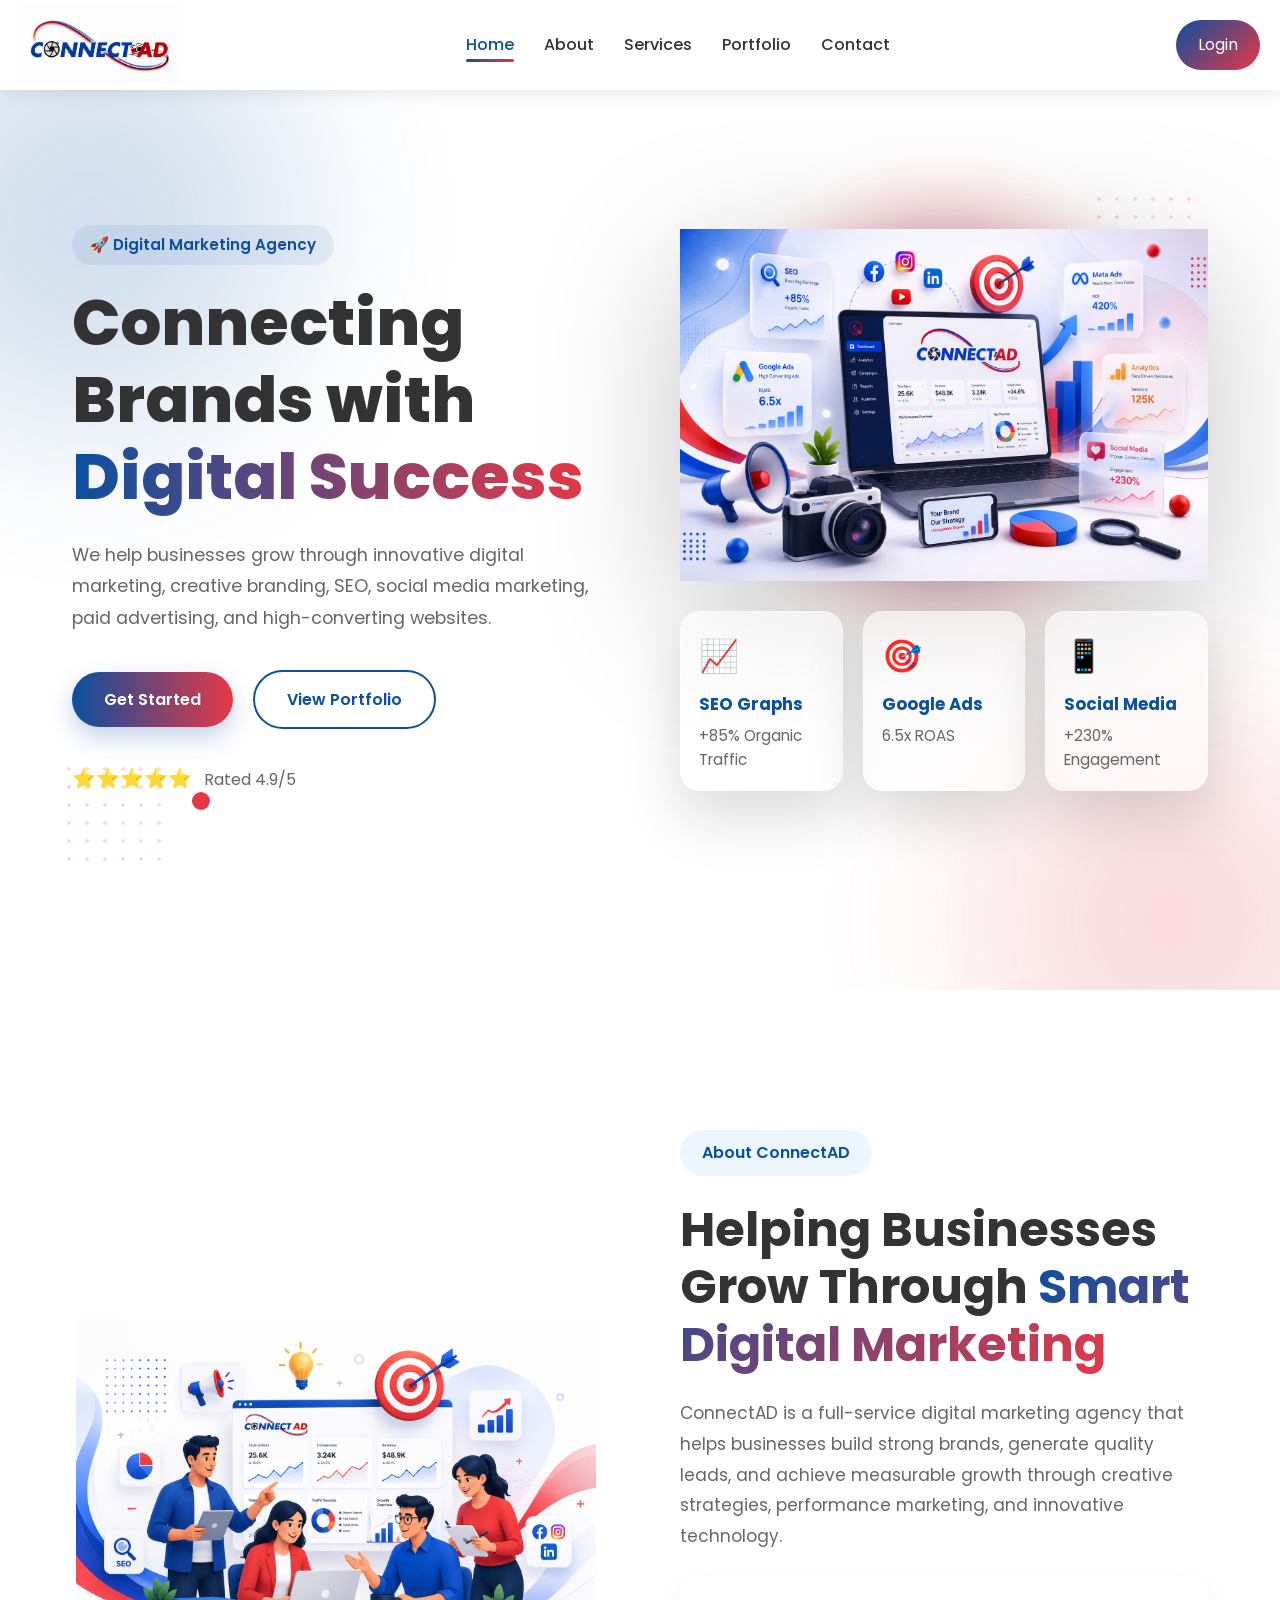
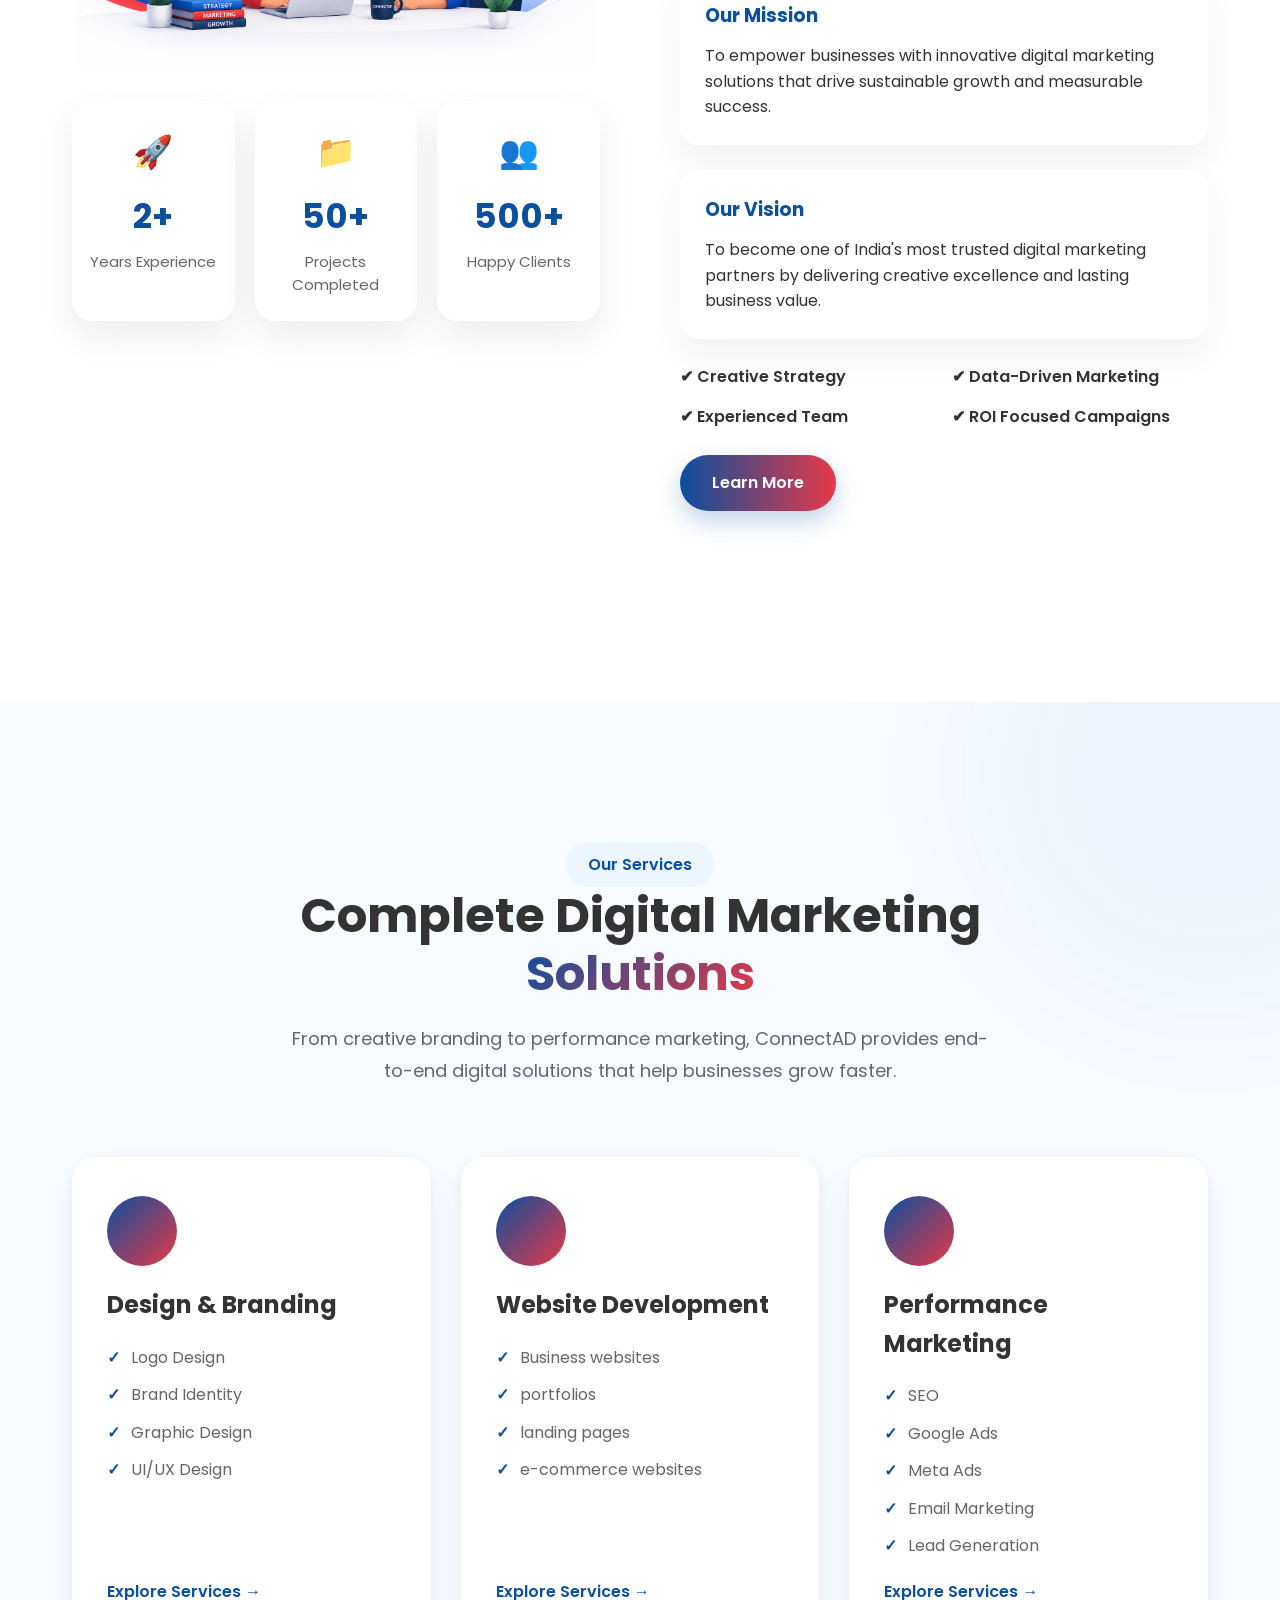
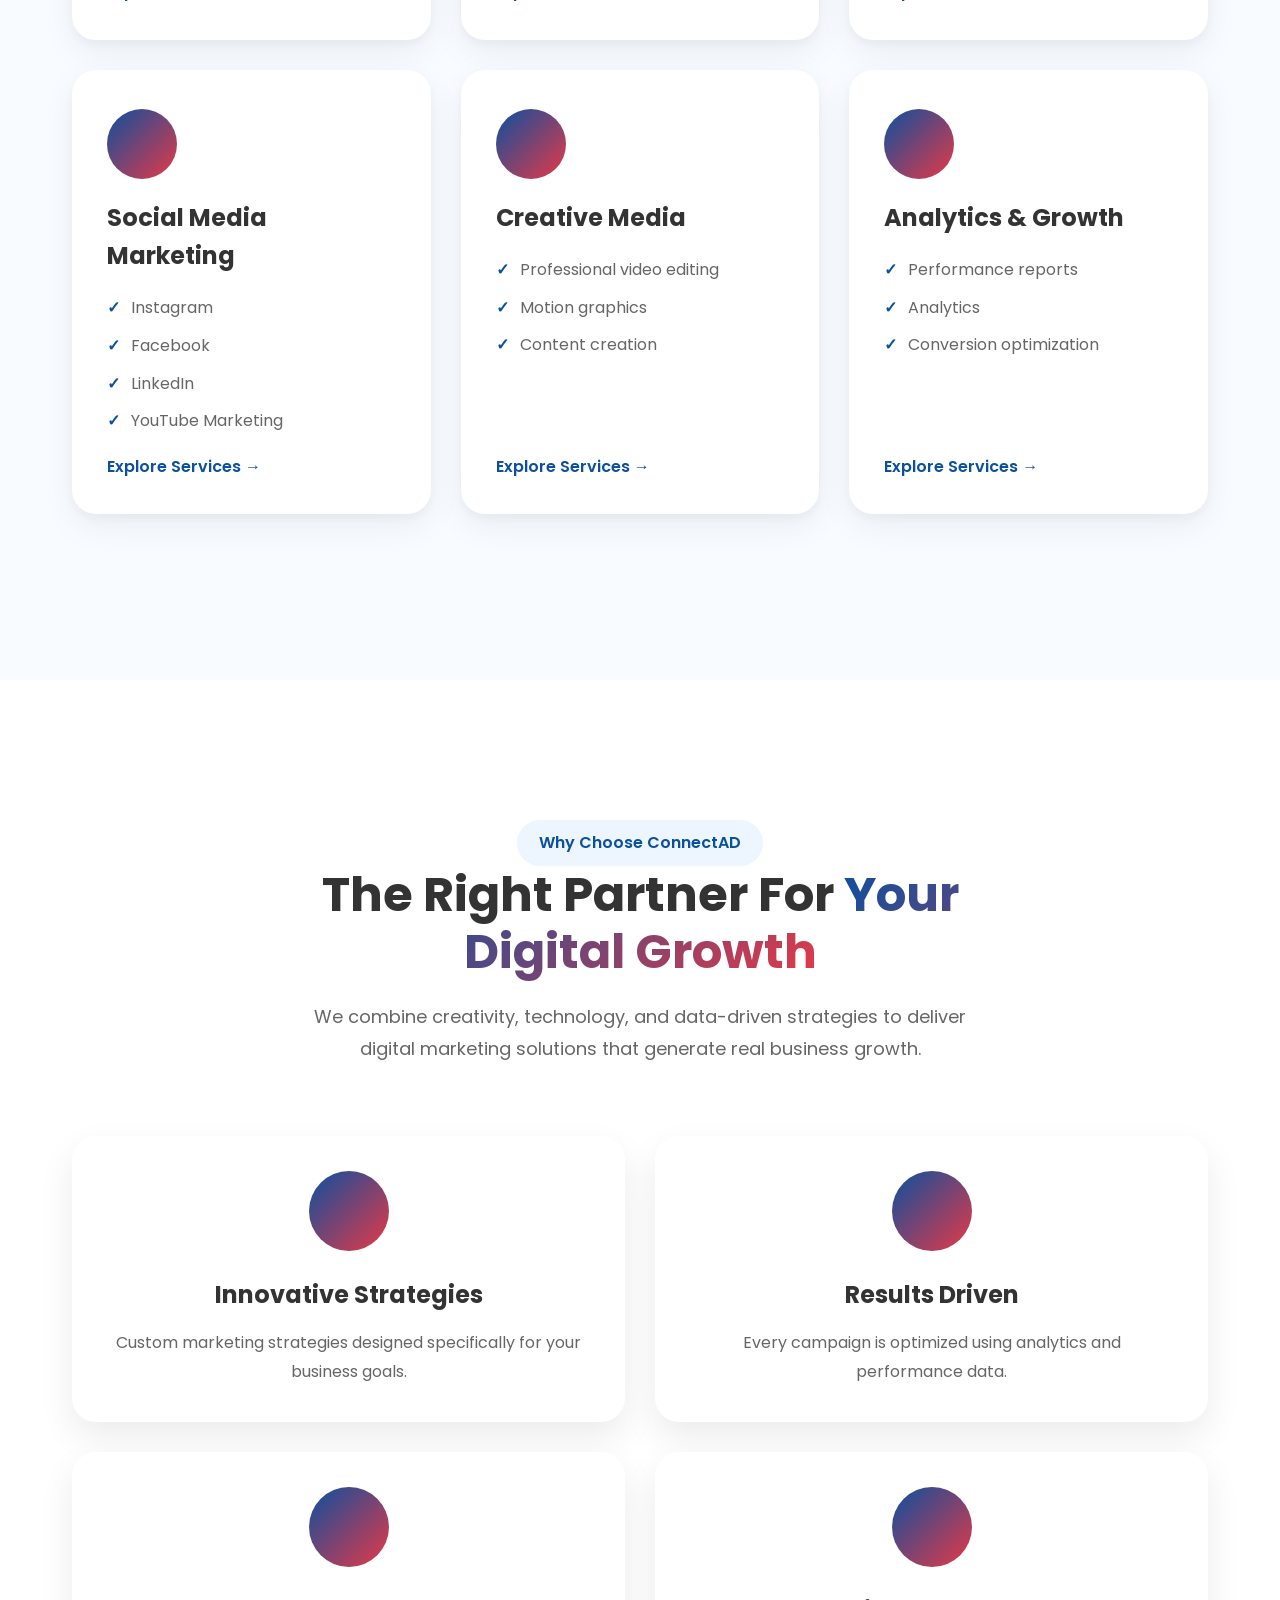
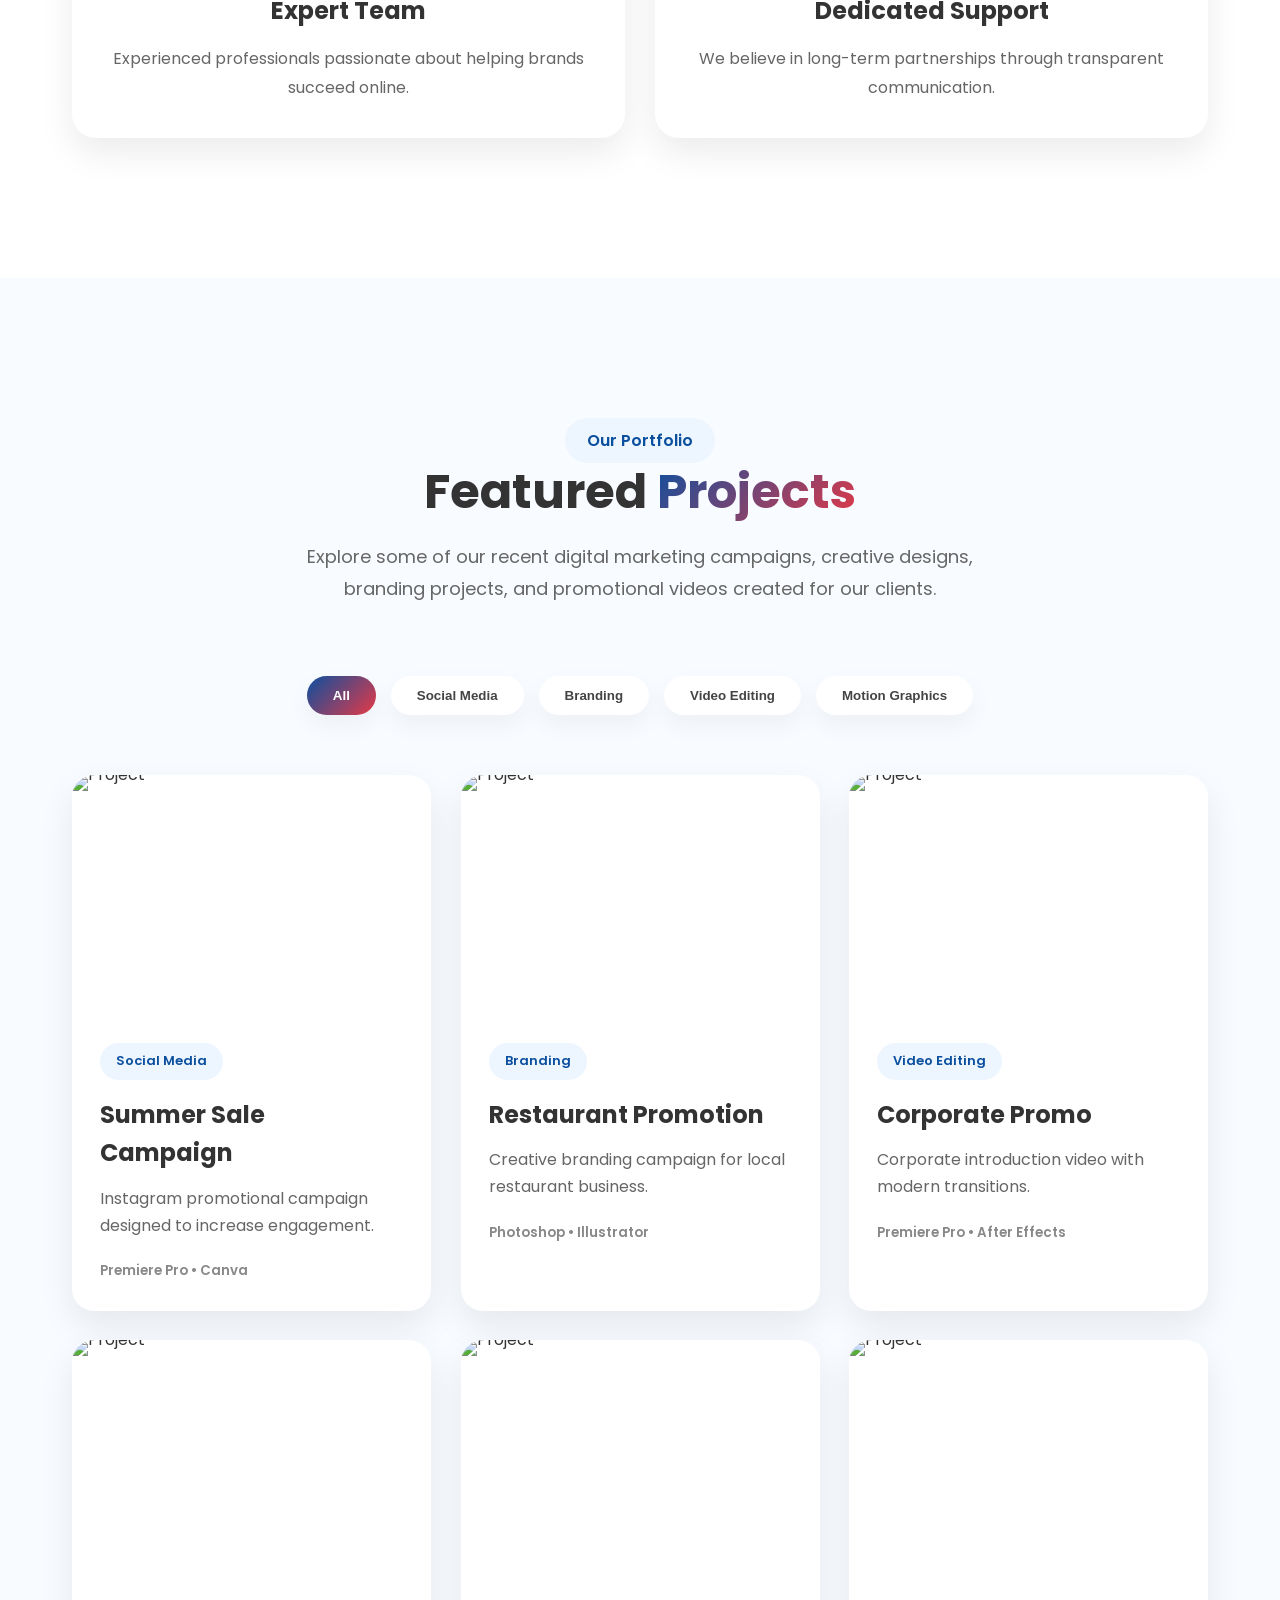
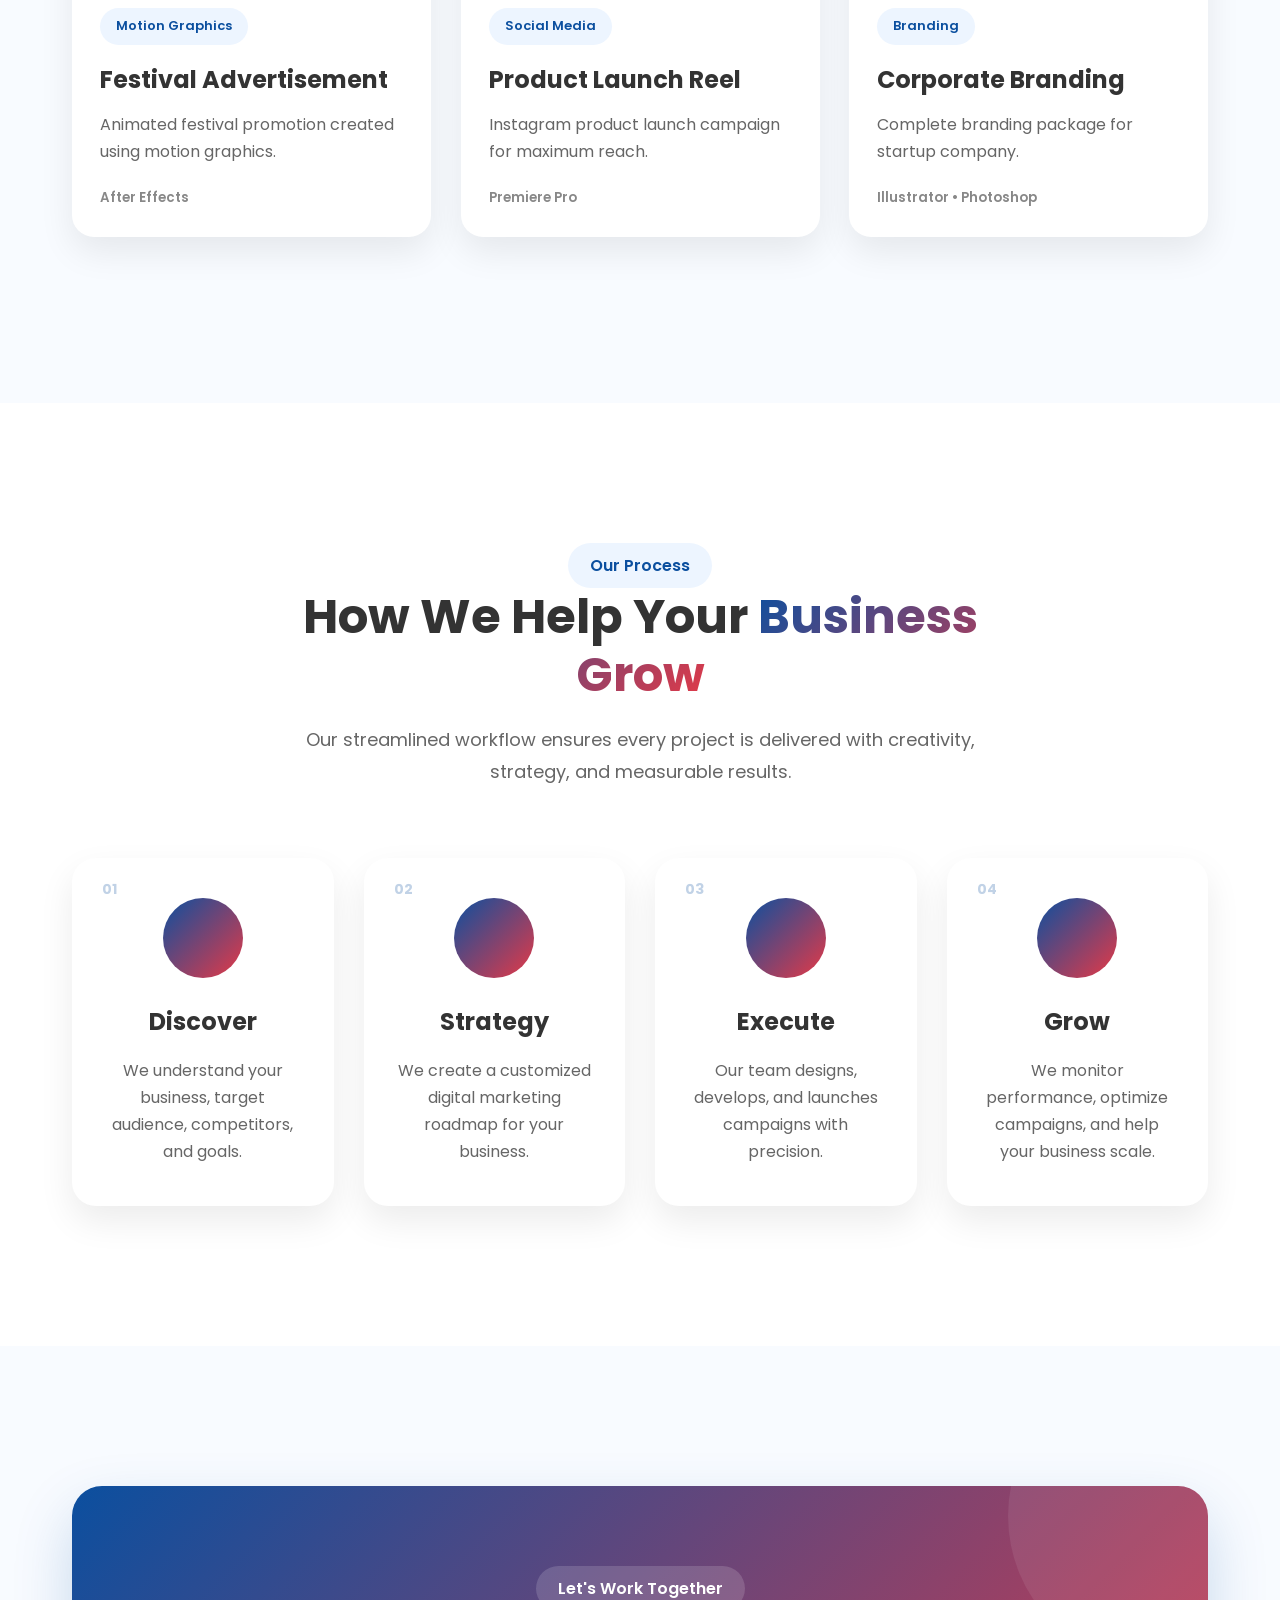
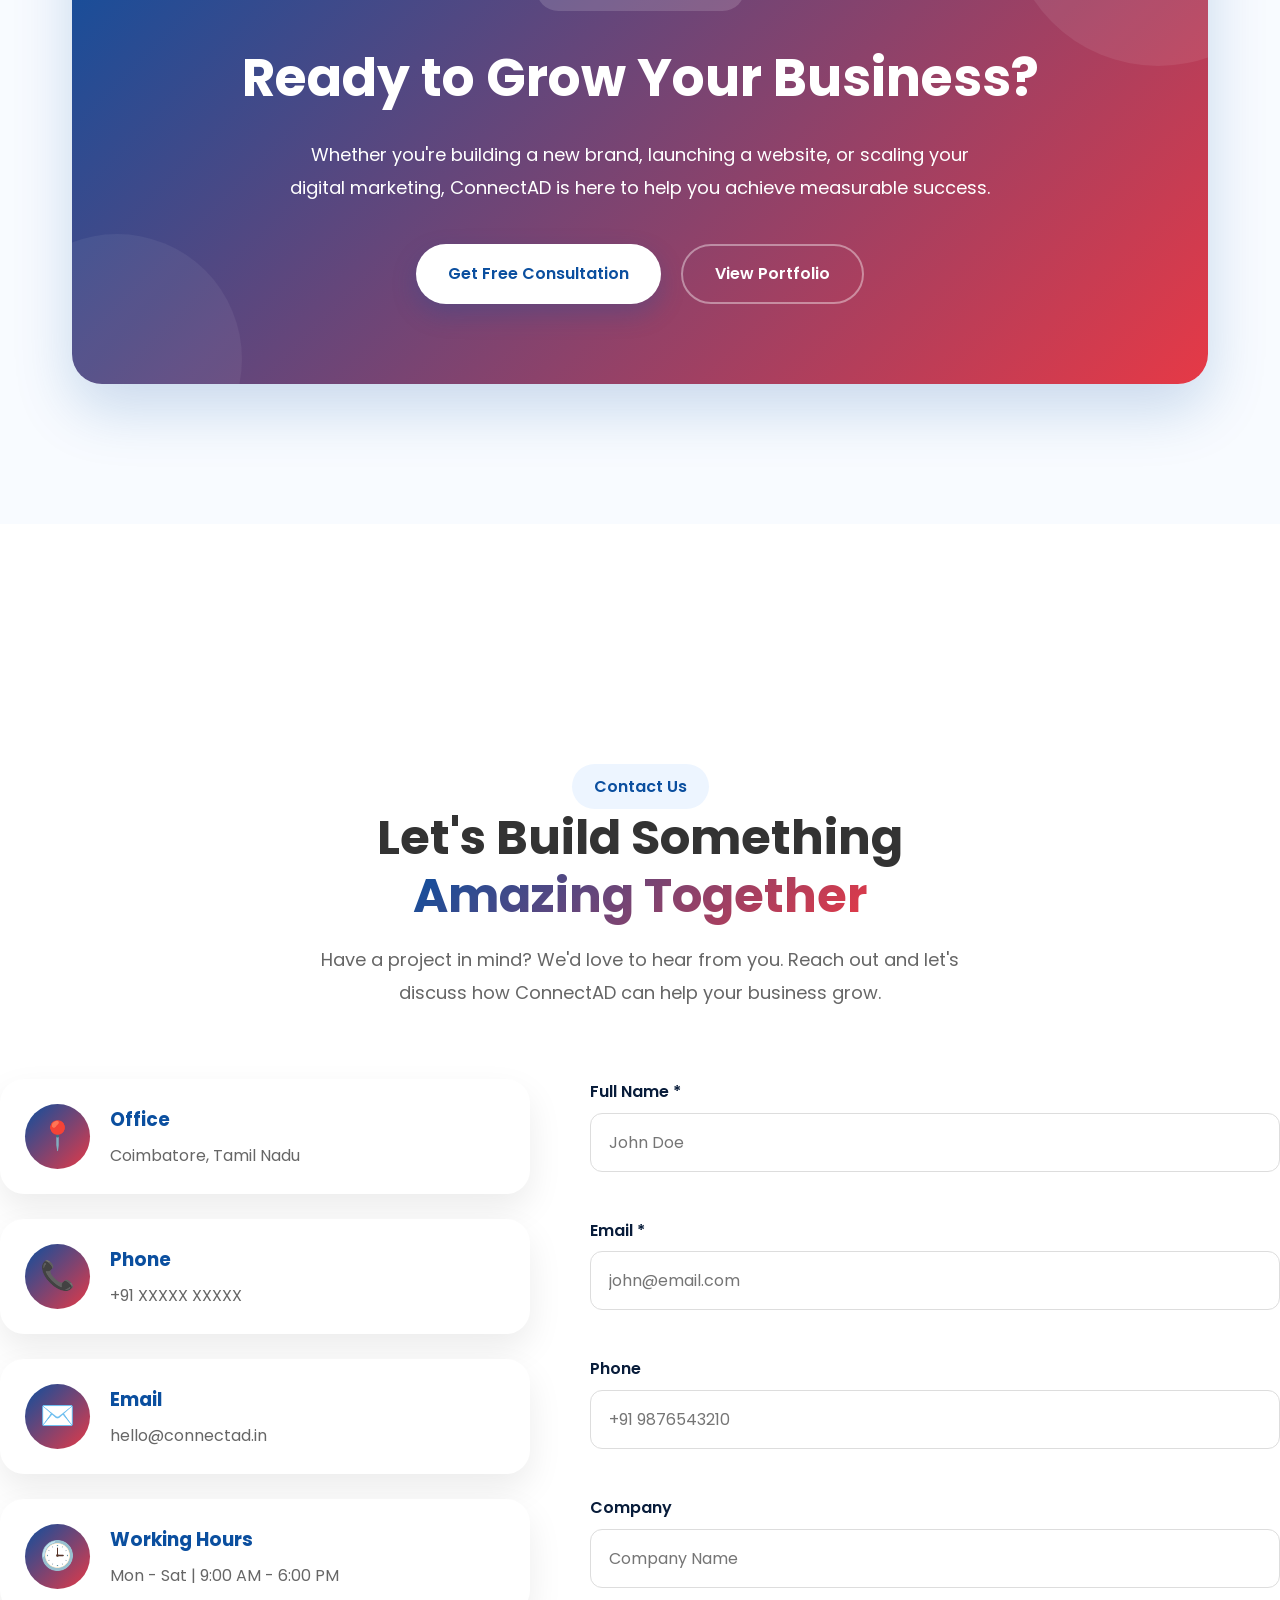
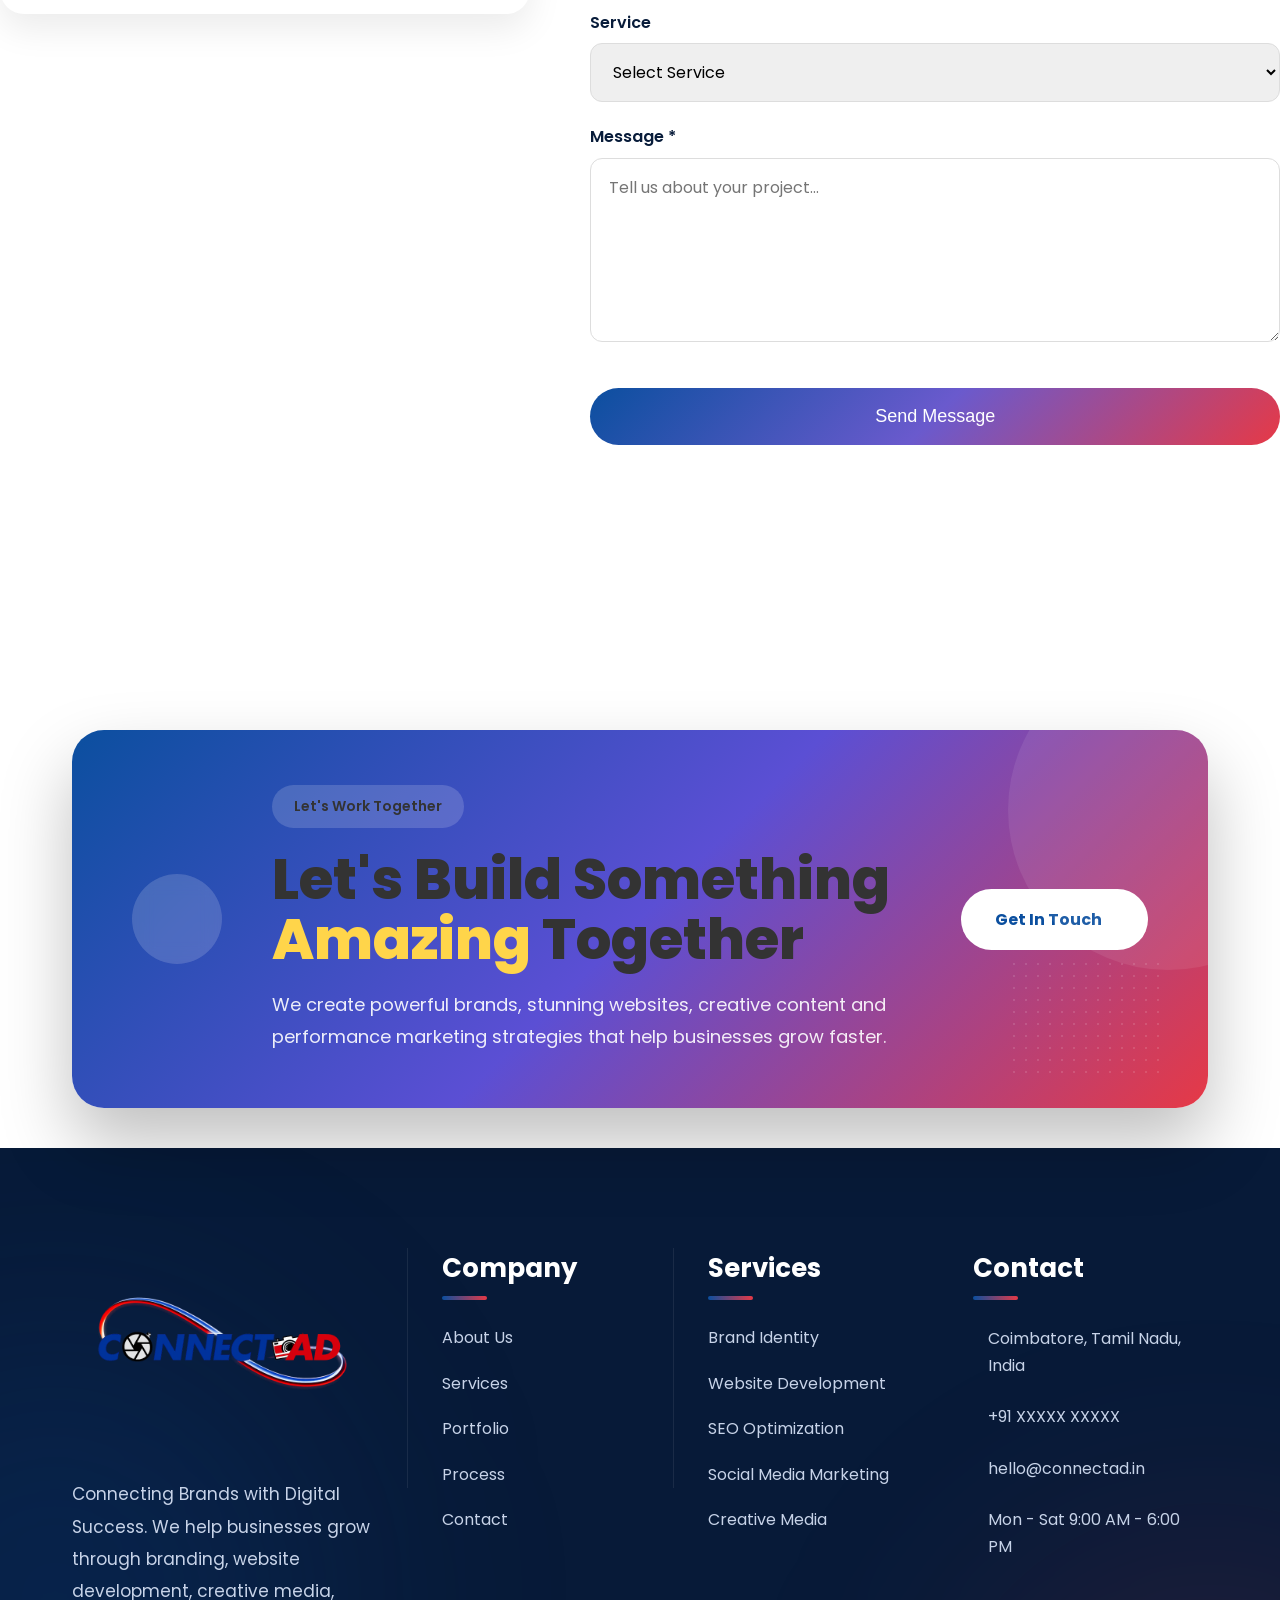
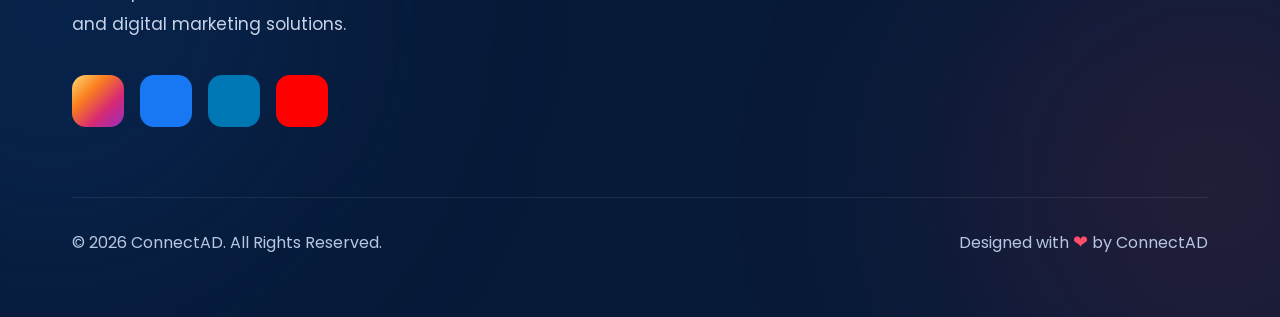
==== index.html @ ad7650b5 "Initial ConnectAD frontend" ====
<!DOCTYPE html>
<html lang="en">
<head>
    <meta charset="UTF-8">
    <meta name="viewport" content="width=device-width, initial-scale=1.0">

    <!-- Webister title-->
    <title>ConnectAD | Digital Marketing Agency | Website Development | SEO | Branding</title>

    <meta name="description" content="ConnectAD is a full-service digital marketing agency providing website development, branding, SEO, social media marketing, creative media, and performance marketing solutions.">

    <meta name="keywords" content="Digital Marketing, SEO, Website Development, Branding, Social Media Marketing, ConnectAD, Coimbatore">

    <meta name="author" content="ConnectAD">

    <meta name="theme-color" content="#0B4F9F">

    <!-- CSS Files-->
     <link rel="stylesheet" href="css/variables.css">
     <link rel="stylesheet" href="css/style.css">
     <link rel="stylesheet" href="css/animation.css">
     <link rel="stylesheet" href="css/responsive.css">
     <link rel="stylesheet" href="css/cta.css">
     <link rel="stylesheet" href="css/contact.css">
     <link rel="stylesheet" href="css/footer.css">

     <link rel="icon" type="image/png" href="images/logos/logo-navbar.png">


    <script src="https://unpkg.com/lucide@latest"></script>

</head>
<body>


    <!-- =========================================
            PRELOADER
    ========================================= -->

    <div id="preloader">

        <div class="loader-content">

            <img src="images/logos/footer.png"
                alt="ConnectAD Logo"
                class="loader-logo">

            <div class="loader-spinner"></div>

            <p>Loading...</p>

        </div>

    </div>


    <header class="header">

        <div class="nav-container">

            <nav class="navbar">
                
                <!--Company Logo-->
                <a href="index.html" class="logo">
                    <img src="images/logos/logo-navbar.png" alt="ConnectAD">
                </a>
    
                <!--Navigation Links-->
                <ul class="nav-menu">
    
                    <li class="nav-item">
                        <a href="#hero" class="nav-link active">Home</a>
                    </li>
    
                    <li class="nav-item">
                        <a href="#about" class="nav-link">About</a>
                    </li>
    
                    <li class="nav-item">
                        <a href="#services" class="nav-link">Services</a>
                    </li>
    
                    <li class="nav-item">
                        <a href="#portfolio" class="nav-link">Portfolio</a>
                    </li>
    
                    <li class="nav-item">
                        <a href="#contact" class="nav-link">Contact</a>
                    </li>
    
                </ul>
    
                <!-- Login Button-->
                 <a href="login.html" class="login-btn">Login</a>
    
                 <!--Mobile Menu Button-->
                 <button class="menu-toggle" aria-label="Open Navigation Menu">☰</button>
                 
            </nav>
        </div>

    </header>

    <!--                             Hero Section                      -->


     <section id="hero" class="hero">

        <!-- Hero Background Decorations -->
        <div class="hero-bg">
            <div class="blob blob-blue"></div>
            <div class="blob blob-red"></div>

            <div class="dot-pattern dots-left"></div>
            <div class="dot-pattern dots-right"></div>

            <div class="floating-circle circle-one"></div>
            <div class="floating-circle circle-two"></div>
        </div>

        <div class="container hero-container">
            <!--left-->
            <div class="hero-content">
                <span class="hero-badge">
                    🚀 Digital Marketing Agency
                </span>

                <h1 class="hero-title">
                Connecting Brands with
                <span>Digital Success</span>
                </h1>

                <p class="hero-description">
                We help businesses grow through innovative digital marketing,
                creative branding, SEO, social media marketing, paid advertising,
                and high-converting websites.
                </p>

                <div class="hero-buttons">
                    <a href="contact.html" class="btn btn-primary">
                        Get Started
                    </a>

                    <a href="portfolio.html" class="btn btn-secondary">
                        View Portfolio
                    </a>
                </div>

                <div class="hero-rating">
                    <span>⭐⭐⭐⭐⭐</span>

                    <p>
                         Rated 4.9/5
                    </p>
                </div>
            </div>

            <!--Right-->
            <div class="hero-visual">

                <div class="hero-image">
                    <img src="images/hero/hero-illustration.png" alt="Digital Marketing Illustration">
    
                </div>
    
                <div class="hero-stats">
    
                    <div class="floating-card">
                        <div class="card-icon">📈</div>
        
                        <h4>SEO Graphs</h4>
        
                        <p>+85% Organic Traffic</p>
                    </div>
        
                    <div class="floating-card">
                        <div class="card-icon">🎯</div>
        
                        <h4>Google Ads</h4>
        
                        <p>6.5x ROAS</p>
                    </div>
        
                    <div class="floating-card">
                        <div class="card-icon">📱</div>
        
                        <h4>Social Media</h4>
        
                        <p>+230% Engagement</p>
                    </div>
    
                </div>
            </div>

        </div>

     </section> 



    <!-- ===================== ABOUT SECTION ===================== -->

    <section class="about" id="about">

        <div class="container about-container">

            <!-- Left Side -->

            <div class="about-left">

                <div class="about-image">
                    <img src="images/about/about-illustration.png"
                        alt="About ConnectAD">
                </div>

                <div class="about-stats">

                    <div class="stat-card">
                        <div class="stat-icon">🚀</div>
                        <h3>2+</h3>
                        <p>Years Experience</p>
                    </div>

                    <div class="stat-card">
                        <div class="stat-icon">📁</div>
                        <h3>50+</h3>
                        <p>Projects Completed</p>
                    </div>

                    <div class="stat-card">
                        <div class="stat-icon">👥</div>
                        <h3>500+</h3>
                        <p>Happy Clients</p>
                    </div>

                </div>

            </div>


            <!-- Right Side -->

            <div class="about-content">

                <span class="section-badge">
                    About ConnectAD
                </span>

                <h2 class="section-title">
                    Helping Businesses Grow Through
                    <span>Smart Digital Marketing</span>
                </h2>

                <p class="about-description">
                    ConnectAD is a full-service digital marketing agency that helps
                    businesses build strong brands, generate quality leads,
                    and achieve measurable growth through creative strategies,
                    performance marketing, and innovative technology.
                </p>

                <div class="about-card">

                    <h3>Our Mission</h3>

                    <p>
                        To empower businesses with innovative digital marketing
                        solutions that drive sustainable growth and measurable
                        success.
                    </p>

                </div>

                <div class="about-card">

                    <h3>Our Vision</h3>

                    <p>
                        To become one of India's most trusted digital marketing
                        partners by delivering creative excellence and lasting
                        business value.
                    </p>

                </div>

                <ul class="about-features">

                    <li>✔ Creative Strategy</li>
                    <li>✔ Data-Driven Marketing</li>
                    <li>✔ Experienced Team</li>
                    <li>✔ ROI Focused Campaigns</li>

                </ul>

                <a href="#services" class="btn btn-primary">
                    Learn More
                </a>

            </div>

        </div>

        <div class="about-image reveal reveal-left">
           
            ...

        </div>

        <div class="about-content reveal reveal-right">

            ...

        </div>

    </section>


    <!-- ===================== SERVICES SECTION ======================  -->



    <section class="services" id="services">

        <div class="container">

            <!-- Section Header -->

            <div class="section-header">

                <span class="section-badge">
                    Our Services
                </span>

                <h2 class="section-title">
                    Complete Digital Marketing
                    <span>Solutions</span>
                </h2>

                <p class="section-description">
                    From creative branding to performance marketing,
                    ConnectAD provides end-to-end digital solutions
                    that help businesses grow faster.
                </p>

            </div>

            <!-- Services Grid -->

            <div class="services-grid">

                <!-- Card 1 -->

                <div class="service-card">

                    <div class="service-icon">
                        <i data-lucide="palette"></i>
                    </div>

                    <h3>Design & Branding</h3>

                    <ul class="service-list">
                        <li>Logo Design</li>
                        <li>Brand Identity</li>
                        <li>Graphic Design</li>
                        <li>UI/UX Design</li>
                    </ul>

                    <a href="services.html" class="service-link">
                        Explore Services →
                    </a>

                </div>

                <!-- Card 2 -->

                <div class="service-card">

                    <div class="service-icon">
                        <i data-lucide="monitor"></i>
                    </div>

                    <h3>Website Development</h3>

                    <ul class="service-list">
                        <li>Business websites</li>
                        <li>portfolios</li>
                        <li>landing pages</li>
                        <li>e-commerce websites</li>
                    </ul>

                    <a href="services.html" class="service-link">
                        Explore Services →
                    </a>

                </div>

                <!-- Card 3 -->

                <div class="service-card">

                    <div class="service-icon">
                        <i data-lucide="trending-up"></i>
                    </div>

                    <h3>Performance Marketing</h3>

                    <ul class="service-list">
                        <li>SEO</li>
                        <li>Google Ads</li>
                        <li>Meta Ads</li>
                        <li>Email Marketing</li>
                        <li>Lead Generation</li>
                    </ul>

                    <a href="services.html" class="service-link">
                        Explore Services →
                    </a>

                </div>

                <!-- Card 4 -->

                <div class="service-card">

                    <div class="service-icon">
                        <i data-lucide="share-2"></i>
                    </div>

                    <h3>Social Media Marketing</h3>

                    <ul class="service-list">
                        <li>Instagram</li>
                        <li>Facebook</li>
                        <li>LinkedIn</li>
                        <li>YouTube Marketing</li>
                    </ul>

                    <a href="services.html" class="service-link">
                        Explore Services →
                    </a>

                </div>

                <!-- Card 5 -->

                <div class="service-card">

                    <div class="service-icon">
                        <i data-lucide="clapperboard"></i>
                    </div>

                    <h3>Creative Media</h3>

                    <ul class="service-list">
                        <li>Professional video editing</li>
                        <li>Motion graphics</li>
                        <li>Content creation</li>
                    </ul>

                    <a href="services.html" class="service-link">
                        Explore Services →
                    </a>

                </div>

                <!-- Card 6 -->

                <div class="service-card">

                    <div class="service-icon">
                        <i data-lucide="bar-chart-3"></i>
                    </div>

                    <h3>Analytics & Growth</h3>

                    <ul class="service-list">
                        <li>Performance reports</li>
                        <li>Analytics</li>
                        <li>Conversion optimization</li>
                    </ul>

                    <a href="services.html" class="service-link">
                        Explore Services →
                    </a>

                </div>
            </div>
        </div>

        <div class="services-grid reveal reveal-up">

        ...

        </div>

    </section>

    <!-- ====================== WHY CHOOSE US ========================-->

    <section class="why-us" id="why-us">
        <div class="container">
            <div class="section-header">
                <span class="section-badge">
                    Why Choose ConnectAD
                </span>

                <h2 class="section-title">
                    The Right Partner For
                    <span>Your Digital Growth</span>
                </h2>

                <p class="section-description">
                    We combine creativity, technology, and
                    data-driven strategies to deliver digital
                    marketing solutions that generate real business
                    growth.
                </p>
            </div>

            <div class="why-grid">

                <!-- Card 1 -->

                <div class="why-card">

                    <div class="why-icon">
                        <i data-lucide="rocket"></i>
                    </div>

                    <h3>Innovative Strategies</h3>

                    <p>
                        Custom marketing strategies designed
                        specifically for your business goals.
                    </p>

                </div>

                <!-- Card 2 -->

                <div class="why-card">

                    <div class="why-icon">
                        <i data-lucide="trending-up"></i>
                    </div>

                    <h3>Results Driven</h3>

                    <p>
                        Every campaign is optimized using
                        analytics and performance data.
                    </p>

                </div>

                <!-- Card 3 -->

                <div class="why-card">

                    <div class="why-icon">
                        <i data-lucide="users"></i>
                    </div>

                    <h3>Expert Team</h3>

                    <p>
                        Experienced professionals passionate
                        about helping brands succeed online.
                    </p>

                </div>

                <!-- Card 4 -->

                <div class="why-card">

                    <div class="why-icon">
                        <i data-lucide="handshake"></i>
                    </div>

                    <h3>Dedicated Support</h3>

                    <p>
                        We believe in long-term partnerships
                        through transparent communication.
                    </p>

                </div>
            </div>
        </div>
    </section>


    <!-- ====================== PORTFOLIO SECTION ======================= -->

    <section class="portfolio" id="portfolio">

        <div class="container">

            <!-- Section Header -->

            <div class="section-header">

                <span class="section-badge">
                    Our Portfolio
                </span>

                <h2 class="section-title">
                    Featured <span>Projects</span>
                </h2>

                <p class="section-description">
                    Explore some of our recent digital marketing campaigns,
                    creative designs, branding projects, and promotional videos
                    created for our clients.
                </p>

            </div>

            <!-- Portfolio Filter -->

            <div class="portfolio-filter">
                <button class="active">All</button>
                <button>Social Media</button>
                <button>Branding</button>
                <button>Video Editing</button>
                <button>Motion Graphics</button>
            </div>

            <!-- Portfolio Grid -->

            <div class="portfolio-grid">

                <!-- Project 1 -->

                <div class="portfolio-card">

                    <div class="portfolio-image">

                        <img src="images/portfolio/project1.jpg" alt="Project">

                        <div class="portfolio-overlay">

                            <a href="YOUR_GOOGLE_DRIVE_LINK"
                            target="_blank"
                            class="portfolio-btn">

                                ▶ Watch Video

                            </a>

                        </div>

                    </div>

                    <div class="portfolio-content">

                        <span class="portfolio-category">
                            Social Media
                        </span>

                        <h3>Summer Sale Campaign</h3>

                        <p>
                            Instagram promotional campaign
                            designed to increase engagement.
                        </p>

                        <small>
                            Premiere Pro • Canva
                        </small>

                    </div>

                </div>

                <!-- Project 2 -->

                <div class="portfolio-card">

                    <div class="portfolio-image">

                        <img src="images/portfolio/project2.jpg" alt="Project">

                        <div class="portfolio-overlay">

                            <a href="YOUR_GOOGLE_DRIVE_LINK"
                            target="_blank"
                            class="portfolio-btn">

                                ▶ Watch Video

                            </a>

                        </div>

                    </div>

                    <div class="portfolio-content">

                        <span class="portfolio-category">
                            Branding
                        </span>

                        <h3>Restaurant Promotion</h3>

                        <p>
                            Creative branding campaign for
                            local restaurant business.
                        </p>

                        <small>
                            Photoshop • Illustrator
                        </small>

                    </div>

                </div>

                <!-- Project 3 -->

                <div class="portfolio-card">

                    <div class="portfolio-image">

                        <img src="images/portfolio/project3.jpg" alt="Project">

                        <div class="portfolio-overlay">

                            <a href="YOUR_GOOGLE_DRIVE_LINK"
                            target="_blank"
                            class="portfolio-btn">

                                ▶ Watch Video

                            </a>

                        </div>

                    </div>

                    <div class="portfolio-content">

                        <span class="portfolio-category">
                            Video Editing
                        </span>

                        <h3>Corporate Promo</h3>

                        <p>
                            Corporate introduction video
                            with modern transitions.
                        </p>

                        <small>
                            Premiere Pro • After Effects
                        </small>

                    </div>

                </div>

                <!-- Project 4 -->

                <div class="portfolio-card">

                    <div class="portfolio-image">

                        <img src="images/portfolio/project4.jpg" alt="Project">

                        <div class="portfolio-overlay">

                            <a href="YOUR_GOOGLE_DRIVE_LINK"
                            target="_blank"
                            class="portfolio-btn">

                                ▶ Watch Video

                            </a>

                        </div>

                    </div>

                    <div class="portfolio-content">

                        <span class="portfolio-category">
                            Motion Graphics
                        </span>

                        <h3>Festival Advertisement</h3>

                        <p>
                            Animated festival promotion
                            created using motion graphics.
                        </p>

                        <small>
                            After Effects
                        </small>

                    </div>

                </div>

                <!-- Project 5 -->

                <div class="portfolio-card">

                    <div class="portfolio-image">

                        <img src="images/portfolio/project5.jpg" alt="Project">

                        <div class="portfolio-overlay">

                            <a href="YOUR_GOOGLE_DRIVE_LINK"
                            target="_blank"
                            class="portfolio-btn">

                                ▶ Watch Video

                            </a>

                        </div>

                    </div>

                    <div class="portfolio-content">

                        <span class="portfolio-category">
                            Social Media
                        </span>

                        <h3>Product Launch Reel</h3>

                        <p>
                            Instagram product launch
                            campaign for maximum reach.
                        </p>

                        <small>
                            Premiere Pro
                        </small>

                    </div>

                </div>

                <!-- Project 6 -->

                <div class="portfolio-card">

                    <div class="portfolio-image">

                        <img src="images/portfolio/project6.jpg" alt="Project">

                        <div class="portfolio-overlay">

                            <a href="YOUR_GOOGLE_DRIVE_LINK"
                            target="_blank"
                            class="portfolio-btn">

                                ▶ Watch Video

                            </a>

                        </div>

                    </div>

                    <div class="portfolio-content">

                        <span class="portfolio-category">
                            Branding
                        </span>

                        <h3>Corporate Branding</h3>

                        <p>
                            Complete branding package
                            for startup company.
                        </p>

                        <small>
                            Illustrator • Photoshop
                        </small>

                    </div>

                </div>

            </div>

        </div>

        <div class="portfolio-grid reveal reveal-scale">

        ...

        </div>

    </section>


    <!-- ===================== OUR PROCESS ========================= -->

    <section class="process" id="process">

        <div class="container">

            <div class="section-header">

                <span class="section-badge">
                    Our Process
                </span>

                <h2 class="section-title">
                    How We Help Your
                    <span>Business Grow</span>
                </h2>

                <p class="section-description">
                    Our streamlined workflow ensures every project is delivered
                    with creativity, strategy, and measurable results.
                </p>

            </div>

            <div class="process-grid">

                <!-- Step 1 -->
                <div class="process-card">
                    <div class="process-number">01</div>

                    <div class="process-icon">
                        <i data-lucide="search"></i>
                    </div>

                    <h3>Discover</h3>

                    <p>
                        We understand your business, target audience,
                        competitors, and goals.
                    </p>
                </div>

                <!-- Step 2 -->
                <div class="process-card">
                    <div class="process-number">02</div>

                    <div class="process-icon">
                        <i data-lucide="clipboard-list"></i>
                    </div>

                    <h3>Strategy</h3>

                    <p>
                        We create a customized digital marketing
                        roadmap for your business.
                    </p>
                </div>

                <!-- Step 3 -->
                <div class="process-card">
                    <div class="process-number">03</div>

                    <div class="process-icon">
                        <i data-lucide="rocket"></i>
                    </div>

                    <h3>Execute</h3>

                    <p>
                        Our team designs, develops, and launches
                        campaigns with precision.
                    </p>
                </div>

                <!-- Step 4 -->
                <div class="process-card">
                    <div class="process-number">04</div>

                    <div class="process-icon">
                        <i data-lucide="bar-chart-3"></i>
                    </div>

                    <h3>Grow</h3>

                    <p>
                        We monitor performance, optimize campaigns,
                        and help your business scale.
                    </p>
                </div>

            </div>

        </div>

    </section>


    <!-- =========================================================
                        CALL TO ACTION SECTION
    ========================================================= -->

    <section class="cta" id="cta">

        <div class="container">

            <div class="cta-box">

                <span class="section-badge">
                    Let's Work Together
                </span>

                <h2>
                    Ready to Grow Your Business?
                </h2>

                <p>
                    Whether you're building a new brand, launching a website,
                    or scaling your digital marketing, ConnectAD is here to
                    help you achieve measurable success.
                </p>

                <div class="cta-buttons">

                    <a href="#contact" class="btn btn-primary">
                        Get Free Consultation
                    </a>

                    <a href="#portfolio" class="btn btn-secondary">
                        View Portfolio
                    </a>

                </div>

            </div>

        </div>

    </section>


    <!-- =========================================================
                            CONTACT SECTION
    ========================================================= -->


    <section class="contact" id="contact">

        <div class="contact">

            <div class="section-header">

                <span class="section-badge">
                    Contact Us
                </span>

                <h2 class="section-title">
                    Let's Build Something
                    <span>Amazing Together</span>
                </h2>

                <p class="section-description">
                    Have a project in mind? We'd love to hear from you.
                    Reach out and let's discuss how ConnectAD can help your business grow.
                </p>
            </div>

            <div class="contact-container">
                <!-- Left Side-->

                <div class="contact-info">
                    <div class="info-card">
                        <div class="info-icon">📍</div>

                        <div>
                            <h3>Office</h3>
                            <p>Coimbatore, Tamil Nadu</p>
                        </div>
                    </div>

                    <div class="info-card">
                        <div class="info-icon">📞</div>

                        <div>
                            <h3>Phone</h3>
                            <p>+91 XXXXX XXXXX</p>
                        </div>
                    </div>

                    <div class="info-card">
                        <div class="info-icon">✉️</div>

                        <div>
                            <h3>Email</h3>
                            <p>hello@connectad.in</p>
                        </div>
                    </div>

                    <div class="info-card">
                        <div class="info-icon">🕒</div>

                        <div>
                            <h3>Working Hours</h3>
                            <p>Mon - Sat | 9:00 AM - 6:00 PM</p>
                        </div>
                    </div>

                </div>

                <!-- Right Side -->

                <form id="contactForm" novalidate>

                    <div class="input-group">
                        <label>Full Name *</label>
                        <input
                            type="text"
                            id="name"
                            placeholder="John Doe"
                        >
                        <small class="error"></small>
                    </div>

                    <div class="input-group">
                        <label>Email *</label>
                        <input
                            type="email"
                            id="email"
                            placeholder="john@email.com"
                        >
                        <small class="error"></small>
                    </div>

                    <div class="input-group">
                        <label>Phone</label>
                        <input
                            type="tel"
                            id="phone"
                            placeholder="+91 9876543210"
                        >
                        <small class="error"></small>
                    </div>

                    <div class="input-group">
                        <label>Company</label>
                        <input
                            type="text"
                            id="company"
                            placeholder="Company Name"
                        >
                    </div>

                    <div class="input-group">
                        <label>Service</label>

                        <select id="service">

                            <option value="">Select Service</option>

                            <option>Website Development</option>

                            <option>Branding</option>

                            <option>SEO</option>

                            <option>Social Media Marketing</option>

                            <option>Creative Media</option>

                        </select>

                    </div>

                    <div class="input-group">

                        <label>Message *</label>

                        <textarea
                            id="message"
                            rows="6"
                            placeholder="Tell us about your project..."
                        ></textarea>

                        <small class="error"></small>

                    </div>

                    <button type="submit" class="contact-btn">

                        Send Message

                    </button>

                </form>
            </div>
        </div>

        <div class="contact-wrapper reveal reveal-up">

        ...

        </div>

    </section>
    
    
    <!-- =========================================================
                             FOOTER 
    ========================================================= -->
    
    <!--=============== CTA ===================-->
    <section class="footer-cta-section">
        <div class="container">

            <div class="footer-cta">
                <div class="cta-icon">
                    <div class="cta-icon-circle">
                        <i data-lucide="rocket"></i>
                    </div>
                </div>

                <div class="cta-content">
                    <span class="cta-badge">
                        Let's Work Together
                    </span>

                    <h2>
                        Let's Build Something
                        <span>Amazing</span>
                        Together
                    </h2>

                    <p>
                        We create powerful brands, stunning websites,
                        creative content and performance marketing
                        strategies that help businesses grow faster.
                    </p>
                </div>

                <div class="cta-action">
                    <a href="#contact" class="cta-btn">
                        Get In Touch
                        <i data-lucide="arrow-right"></i>
                    </a>
                </div>
            </div>
        </div>
    </section>

    
    <!--=============== Main Footer =================-->
    <footer class="footer">

        <div class="footer-main">
            <div class="container">
                <div class="footer-grid">

                    <!--========== Brand =============-->

                        <div class="footer-brand">

                        <img
                            src="images/logos/footer.png"
                            class="footer-logo"
                            alt="ConnectAD Logo">

                        <p>

                            Connecting Brands with Digital Success.

                            We help businesses grow through branding,
                            website development, creative media,
                            and digital marketing solutions.

                        </p>

                        <div class="footer-social">

                            <a href="#" class="instagram">
                                <i data-lucide="instagram"></i>
                            </a>

                            <a href="#" class="facebook">
                                <i data-lucide="facebook"></i>
                            </a>

                            <a href="#" class="linkedin">
                                <i data-lucide="linkedin"></i>
                            </a>

                            <a href="#" class="youtube">
                                <i data-lucide="youtube"></i>
                            </a>
                        </div>
                    </div>


                    <!-- ========= Company ========= -->

                    <div class="footer-links">
                        <h3>Company</h3>

                        <ul>
                            <li><a href="#about">About Us</a></li>
                            <li><a href="#services">Services</a></li>
                            <li><a href="#portfolio">Portfolio</a></li>
                            <li><a href="#process">Process</a></li>
                            <li><a href="#contact">Contact</a></li>
                        </ul>
                    </div>



                    <!-- ========= Services ========= -->

                    <div class="footer-links">
                        <h3>Services</h3>

                        <ul>
                            <li><a href="#">Brand Identity</a></li>
                            <li><a href="#">Website Development</a></li>
                            <li><a href="#">SEO Optimization</a></li>
                            <li><a href="#">Social Media Marketing</a></li>
                            <li><a href="#">Creative Media</a></li>
                        </ul>
                    </div>



                    <!-- ========= Contact ========= -->

                    <div class="footer-links">
                        <h3>Contact</h3>

                        <ul class="footer-contact">
                            <li>
                                <i data-lucide="map-pin"></i>

                                <span>
                                    Coimbatore,
                                    Tamil Nadu,
                                    India
                                </span>
                            </li>

                            <li>
                                <i data-lucide="phone"></i>

                                <span>
                                    +91 XXXXX XXXXX
                                </span>
                            </li>

                            <li>
                                <i data-lucide="mail"></i>

                                <span>
                                    hello@connectad.in
                                </span>
                            </li>

                            <li>
                                <i data-lucide="clock-3"></i>

                                <span>
                                    Mon - Sat
                                    9:00 AM - 6:00 PM
                                </span>
                            </li>
                        </ul>
                    </div>
                </div>


                <!-- ================= Bottom ================= -->

                <div class="footer-bottom">
                    <p>
                        © 2026 ConnectAD.
                        All Rights Reserved.
                    </p>

                    <p>
                        Designed with
                        <span>❤</span>
                        by ConnectAD
                    </p>
                </div>
            </div>
        </div>
    </footer>

     <!-- Back To Top -->
    <button id="backToTop" class="back-to-top">
        ↑
    </button>

    <!--Js-->
    <script type="module" src="js/app.js"></script>
    <script src="js/scrollReveal.js"></script>
    <script src="js/activeNav.js"></script>
    <script src="js/contact.js"></script>

    <script>
        lucide.createIcons();
    </script>

</body>
</html>
---- css/variables.css ----
/* ConnectAD Design System */

:root{

    /* Brand Colors */

    --primary-color: #0B4F9F;
    --secondary-color: #E63946;

    /* Neutral Colors */

    --white: #FFFFFF;
    --black: #000000;
    --text-color: #333333;
    --light-gray: #F8F9FA;
    --border-color: #E5E5E5;

    /* Gradient */

    --primary-gradient: linear-gradient(
        135deg,
        #0B4F9F,
        #E63946
    );

    /* Typography */

    --font-family: "Poppins", sans-serif;

    --font-small: 0.9rem;
    --font-normal: 1rem;
    --font-medium: 1.2rem;
    --font-large: 2rem;
    --font-xl: 3rem;


    /* Font Weight */

    --fw-regular: 400;
    --fw-medium: 500;
    --fw-semibold: 600;
    --fw-bold: 700;

    /* Spacing */

    --space-xs: 5px;
    --space-sm: 10px;
    --space-md: 20px;
    --space-lg: 40px;
    --space-xl: 80px;

    /* Border Radius */

    --radius-small: 6px;
    --radius-medium: 12px;
    --radius-large: 20px;
    --radius-pill: 50px;   


    /* Shadows */

    --shadow-light: 0 5px 15px rgba(0,0,0,0.08);
    --shadow-medium: 0 10px 30px rgba(0,0,0,0.15);


    /* Transition */
    
    --transition: all 0.3s ease;

}
---- css/style.css ----
/* Google Fonts */
@import url('https://fonts.googleapis.com/css2?family=Poppins:wght@300;400;500;600;700;800&display=swap');

/* Reset */
*{
    margin: 0;
    padding: 0;
    box-sizing: border-box;
}

/* Body */
body{
    font-family: var(--font-family);
    background: var(--white);
    color: var(--text-color);
    line-height: 1.6;
}

/* To remove default design added by browser*/
a{
    text-decoration: none;
    color: inherit;
}

ul{
    list-style: none;
}

.header{
    position: sticky;
    top: 0;
    width: 100%;
    background: rgba(255,255,255,0.95);
    backdrop-filter: blur(10px);
    box-shadow: var(--shadow-light);
    z-index: 1000;
}


/*Navbar*/

.nav-container{
    max-width: 1500px;
    margin: auto;
    padding: 0 20px;
}


.navbar{

    height: 90px;
    display: flex;
    justify-content: space-between;
    align-items: center;
}


/*Logo*/


.logo img{

    height: 80px;
    width: auto;
    display: block;
    margin: 0;
}

/*Nav Settings*/
.nav-menu{
    display:flex;
    gap:30px;
}

.nav-link{

    font-weight: 500;
    transition: var(--transition);
    position: relative;
}

/*Hover Effect*/
.nav-link:hover,

.nav-link.active{

    color:var(--primary-color);
}


/*Login btn*/
.login-btn{

    background:var(--primary-gradient);
    color:var(--white);
    padding:12px 22px;
    border-radius:var(--radius-pill);
    text-decoration: 999px;
    transition:var(--transition);
}

.login-btn:hover{

    transform:translateY(-2px);
    box-shadow:var(--shadow-medium);
}

/*Mobile btn*/
.menu-toggle{

    display:none;
    background:none;
    border:none;
    font-size:1.8rem;
    cursor:pointer;
}


/*=============================
        ACTIVE NAV LINK
=============================*/

.nav-link{

    position:relative;
    transition:.3s ease;
}

/* Text Color */

.nav-link.active{

    color:var(--primary-color);
}

/* Animated Underline */

.nav-link::after{

    content:"";

    position:absolute;

    left:0;
    bottom:-6px;

    width:0;
    height:3px;

    border-radius:50px;

    background:var(--primary-gradient);

    transition:.35s ease;
}

.nav-link:hover::after{

    width:100%;
}

.nav-link.active::after{

    width:100%;
}


/*                        HERO SECTION                     */

.hero{
    min-height: 100vh;
    display: flex;
    align-items: center;
    background: #ffffff;
    padding: 20px 0 80px;
    position: relative;
    overflow: hidden;
}

.container{
    width: min(1400px, 95%);
    margin: auto;
    padding: 20px 40px;
}

.hero-container{
    display: grid;
    grid-template-columns: 1fr 1fr;
    align-items: center;
    gap: 80px;
    position: relative;
    z-index: 1;
}


.hero-visual{

    display:flex;

    flex-direction:column;

    align-items:center;

    gap:30px;

    flex:1;
}


/* Badge */


.hero-badge{
    display:inline-block;
    padding:8px 18px;
    border-radius:50px;
    background:rgba(11,79,159,0.08);
    color:var(--primary-color);
    font-size:0.95rem;
    font-weight:600;
    margin-bottom:20px;
}

/* Hero Title */

.hero-title{
    font-size:4rem;
    line-height:1.2;
    font-weight:800;
    color:var(--text-dark);
    margin-bottom:24px;
}

/* Gradient Text */

.hero-title span{
    background:linear-gradient(
        90deg,
        var(--primary-color),
        var(--secondary-color)
    );

    -webkit-background-clip :text;
    -webkit-text-fill-color :transparent;
}

/* Description */

.hero-description{
    font-size:1.1rem;
    line-height:1.8;
    color:#666;
    margin-bottom:35px;
    max-width:600px;
}

/* Trust Section */

.hero-rating{
    display:flex;
    align-items:center;
    gap:12px;
    margin-top:35px;
}

.hero-rating span{
    font-size:1.2rem;
}

.hero-rating p{
    color:#666;
    font-size:1rem;
}

/* Hero Buttons */

.hero-buttons{

    display:flex;
    align-items:center;
    gap:20px;
    margin-top:20px;
}

.btn{

    display:inline-flex;
    align-items:center;
    justify-content:center;
    padding:15px 32px;
    border-radius:50px;
    text-decoration:none;
    font-size:1rem;
    font-weight:600;
    transition:all .3s ease;
    cursor:pointer;
}

/* Primary Button */

.btn-primary{

    background:linear-gradient(
        90deg,
        var(--primary-color),
        var(--secondary-color)
    );
    color:#fff;
    box-shadow:0 10px 25px rgba(11,79,159,.25);
}

/* Secondary Button */

.btn-secondary{

    border:2px solid var(--primary-color);
    color:var(--primary-color);
    background:#fff;
}

/* Hover Effects */

.btn:hover{

    transform:translateY(-4px);
}

.btn-primary:hover{

    box-shadow:0 16px 35px rgba(11,79,159,.35);
}

.btn-secondary:hover{

    background:var(--primary-color);
    color:#fff;
}


/* Hero Image */ 

.hero-image{

    width: 100%;
    position: relative;
    display: flex;
    justify-content: center;
    align-items: center;
}

.hero-image img{
    
    width: 100%;
    max-width: 650px;
    height: auto;
    display: block;
    position: relative;
    z-index: 2;

    filter: drop-shadow(0 35px 70px rgba(0, 0, 0, .22));

    animation: floatImage 4s ease-in-out infinite;
}


.hero-image::before{

    content: "";
    position:absolute;
    width:420px;
    height:420px;
    border-radius:50%;

    background: radial-gradient(
        circle,
        rgba(11,79,159,.5) 50%,
        rgba(230,57,70,.35) 50%,
        transparent 100%
    );

    filter:blur(30px);
    z-index:1;
}

/* Hero Animation*/

@keyframes floatImage{
     
    0%{
        transform: translateY(0);
    }

    50%{
        transform: translateY(-15px);
    }

    100%{
        transform: translateY(0);
    }
}


/* Floating Glass Cards */ 

.hero-stats{

    display: flex;
    justify-content: center;
    align-items: stretch;
    gap: 20px;
    width: 100%;
    flex-wrap: wrap;
}

.floating-card{

    position: relative;
    flex: 1;
    max-width: 180px;
    border-radius: 20px;
    padding: 18px;

    background: rgba(255,255,255,0.55);
    backdrop-filter: blur(25px);
    -webkit-backdrop-filter: blur(16px);
    border: 1px solid rgba(255,255,255,.4);
    width: 210px;
    box-shadow: 0 25px 60px rgba(0,0,0,.15);
    z-index: 3;
    animation: floatCard 5s ease-in-out  infinite;
}


.floating-card h4{

    color:var(--primary-color);
    margin-bottom:6px;
    font-size:1.05rem;
}

.floating-card p{

    color:#666;
    font-size:.95rem;
}

.card-icon{

    font-size:2rem;
    margin-bottom:10px;
}


/* Floating Animation */


@keyframes floatCard{

    0%{
        transform:translateY(0px);
    }

    50%{
        transform:translateY(-12px);
    }

    100%{
        transform:translateY(0px);
    }
}


.floating-card:hover{

    transform:translateY(-8px) scale(1.03);
    transition:.3s;
}

/*          Hero Background                */

.hero-bg{

    position:absolute;
    inset:0;
    z-index:0;
    pointer-events:none;
}

.blob{

    position:absolute;
    border-radius:50%;
    filter:blur(90px);
    opacity:.18;
}

.blob-blue{

    width:420px;
    height:420px;
    background:#0B4F9F;
    top:-80px;
    left:-120px;
}


.blob-red{

    width:380px;
    height:380px;
    background:#E63946;
    bottom:-120px;
    right:-80px;
}


.dot-pattern{

    position:absolute;
    width:110px;
    height:110px;
    background-image:radial-gradient(
        var(--secondary-color) 2px,
        transparent 2px
    );

    background-size:18px 18px;
    opacity:.18;
}

.dots-left{

    left:60px;
    bottom:120px;
}

.dots-right{

    right:80px;
    top:100px;
}

.floating-circle{

    position:absolute;
    border-radius:50%;
    animation:floatCircle 8s ease-in-out infinite;
}

.circle-one{

    width:24px;
    height:24px;
    background:#0B4F9F;
    top:18%;
    right:18%;
}

.circle-two{

    width:18px;
    height:18px;
    background:#E63946;
    bottom:20%;
    left:15%;
}

@keyframes floatCircle{

    0%{

        transform:translateY(0);

    }
    50%{

        transform:translateY(-15px);

    }
    100%{

        transform:translateY(0);

    }
}



/*==========================================================
                    ABOUT SECTION
==========================================================*/

.about{
    padding:120px 0;
    background:#fff;
}

.about-container{

    display:grid;
    grid-template-columns:1fr 1fr;
    gap:80px;
    align-items:center;
}

/* LEFT SIDE */

.about-left{

    display:flex;
    flex-direction:column;
    align-items:center;
    gap:35px;
}

.about-image{

    width:100%;
    display:flex;
    justify-content:center;
}

.about-image img{

    width:100%;
    max-width:520px;
    transition:.4s;
}

.about-image img:hover{

    transform:translateY(-10px);
}

/*  STATS  */

.about-stats{

    width:100%;
    display:grid;
    grid-template-columns:repeat(3,1fr);
    gap:20px;
}

.stat-card{

    background:#fff;
    border-radius:20px;
    padding:25px 18px;
    text-align:center;
    box-shadow:0 15px 35px rgba(0,0,0,.08);
    transition:.35s;
}

.stat-card:hover{

    transform:translateY(-8px);
}

.stat-icon{

    font-size:32px;
    margin-bottom:12px;
}

.stat-card h3{

    font-size:34px;
    color:var(--primary-color);
    margin-bottom:8px;
}

.stat-card p{

    color:#666;
    font-size:15px;
    line-height:1.5;
}

/* RIGHT SIDE */

.about-content{

    display:flex;
    flex-direction:column;
    gap:25px;
}

.section-badge{

    display:inline-block;
    width:max-content;
    padding:10px 22px;
    border-radius:50px;
    background:#edf5ff;
    color:var(--primary-color);
    font-weight:600;
}

.section-title{

    font-size:48px;
    line-height:1.2;
    font-weight:700;
}

.section-title span{

    background:var(--primary-gradient);
    -webkit-background-clip:text;
    -webkit-text-fill-color:transparent;
}

.about-description{

    font-size:17px;
    color:#666;
    line-height:1.8;
}

/* MISSION & VISION */

.about-card{

    background:#fff;
    padding:25px;
    border-radius:18px;
    box-shadow:0 15px 35px rgba(0,0,0,.06);
    transition:.35s;
}

.about-card:hover{

    transform:translateY(-6px);
}

.about-card h3{

    color:var(--primary-color);
    margin-bottom:12px;
}

/* FEATURES */

.about-features{

    display:grid;
    grid-template-columns:repeat(2,1fr);
    gap:15px;
    list-style:none;
    padding:0;
}

.about-features li{

    font-weight:600;
    color:#333;
}

/* BUTTON */

.about-content .btn{

    width:max-content;
}



/* ==========================================================
                    SECTION HEADER
========================================================== */

.section-header{

    max-width:700px;
    margin:0 auto 70px;
    text-align:center;
}

.section-description{

    margin-top:20px;
    font-size:18px;
    line-height:1.8;
    color:#666;
}

/*==========================================================
                    SERVICES SECTION
==========================================================*/

.services{

    padding:120px 0;
    background:#f8fbff;
    position:relative;
    overflow:hidden;

}

.services::before{

    content:"";
    position:absolute;
    width:500px;
    height:500px;
    background:rgba(11,79,159,.04);
    border-radius:50%;
    top:-180px;
    right:-180px;
    filter:blur(80px);
    z-index:0;
}

.services .container{

    position:relative;
    z-index:1;
}

.services-grid{
    display:grid;
    grid-template-columns:repeat(3,1fr);
    gap:30px;
}

.service-card{

    background:#fff;
    padding:35px;
    border-radius:24px;

    box-shadow:
    0 12px 35px rgba(0,0,0,.06),
    0 4px 10px rgba(11,79,159,.04);

    transition:.35s;
    display:flex;
    flex-direction:column;
    gap:20px;
    border-top:4px solid transparent;
}


.service-card:hover{

    transform:translateY(-12px);

    border-top:4px solid transparent;
    background:
        linear-gradient(#fff,#fff) padding-box,
        var(--primary-gradient) border-box;

    box-shadow:
        0 25px 60px rgba(11,79,159,.15),
        0 10px 20px rgba(0,0,0,.08);
}


.service-icon{

    width:70px;
    height:70px;
    border-radius:50%;
    display:flex;
    justify-content:center;
    align-items:center;
    background:var(--primary-gradient);
    color:#fff;
}

.service-icon svg{

    width:34px;
    height:34px;
}

.service-card h3{

    font-size:24px;
    color:var(--dark-color);
}

.service-list{

    list-style:none;
    padding:0;
    margin:0;
    display:flex;
    flex-direction:column;
    gap:12px;
}

.service-list li{

    color:#666;
    position:relative;
    padding-left:24px;
}

.service-list li::before{

    content:"✓";
    position:absolute;
    left:0;
    color:var(--primary-color);
    font-weight:bold;
}


.service-link{

    margin-top:auto;
    color:var(--primary-color);
    text-decoration:none;
    font-weight:600;
    transition:.3s;
    display:inline-flex;
    align-items:center;
    gap:8px;
}

.service-link:hover{

    letter-spacing:1px;
    gap:14px;
}



/*====================  WHY CHOOSE US ====================*/


.why-us{

    padding: 120px 0;
    background: #ffffff;
}

.why-grid{

    display: grid;
    grid-template-columns: repeat(2, 1fr);
    gap:30px;
}

.why-card{

    background: #fff;
    padding: 35px;;
    border-radius: 24px;
    text-align: center;
    box-shadow: 0 15px 35px rgba(0, 0, 0, .08);
    transition: .35s;
}

.why-card:hover{

    transform: translateY(-10px);
    box-shadow: 0 25px 50px rgba(11, 79, 159, .15);
}

.why-icon{

    width: 80px;
    height: 80px;
    margin: 0 auto 25px;
    display: flex;
    justify-content: center;
    align-items: center;
    border-radius: 50%;
    background: var(--primary-gradient);
    color: #fff;
}

.why-icon svg{

    width: 36px;
    height: 36px;
}

.why-card h3{

    font-size: 24px;
    margin-bottom: 15px;
    color: var(--dark-color);
}

.why-card p{

    color: #666;
    line-height: 1.8;
}

/* ========================= PORTFOLIO SECTION ========================== */

.portfolio{
    padding:120px 0;
    background:#f8fbff;
}

/* Filter */

.portfolio-filter{
    display:flex;
    justify-content:center;
    gap:15px;
    flex-wrap:wrap;
    margin-bottom:60px;
}

.portfolio-filter button{
    padding:12px 26px;
    border:none;
    border-radius:50px;
    background:#fff;
    color:#444;
    font-weight:600;
    cursor:pointer;
    transition:background .3s ease,color .3s ease;
    box-shadow:0 10px 25px rgba(0,0,0,.05);
}

.portfolio-filter button.active,
.portfolio-filter button:hover{
    background:var(--primary-gradient);
    color:#fff;
}

/* Grid */

.portfolio-grid{
    display:grid;
    grid-template-columns:repeat(3,1fr);
    gap:30px;
}

/* Card */

.portfolio-card{

    background:#fff;
    border-radius:22px;
    overflow:hidden;

    box-shadow:0 15px 35px rgba(0,0,0,.08);

    transition:
        transform .35s ease,
        box-shadow .35s ease;

    will-change:transform;

    cursor:pointer;
}

.portfolio-card:hover{

    transform:translateY(-5px);

    box-shadow:0 25px 55px rgba(0,0,0,.14);
}

/* Image */

.portfolio-image{

    position:relative;

    overflow:hidden;

    line-height:0;
}

.portfolio-image img{

    width:100%;
    height:240px;

    display:block;

    object-fit:cover;

    transition:transform .5s ease;
}

.portfolio-card:hover .portfolio-image img{

    transform:scale(1.08);
}

/* Overlay */

.portfolio-overlay{

    position:absolute;

    inset:0;

    display:flex;

    justify-content:center;

    align-items:center;

    background:rgba(7,48,114,.72);

    opacity:0;

    transition:opacity .35s ease;

    pointer-events:none;
}

.portfolio-card:hover .portfolio-overlay{

    opacity:1;

    pointer-events:auto;
}

/* Button */

.portfolio-btn{

    display:inline-flex;

    align-items:center;

    justify-content:center;

    padding:14px 28px;

    border-radius:50px;

    background:#fff;

    color:var(--primary-color);

    text-decoration:none;

    font-weight:600;

    transition:
        transform .25s ease,
        background .25s ease;

    backface-visibility:hidden;
}

.portfolio-btn:hover{

    transform:scale(1.05);

    background:#f5f5f5;
}

/* Content */

.portfolio-content{

    padding:28px;
}

.portfolio-category{

    display:inline-block;

    margin-bottom:16px;

    padding:8px 16px;

    border-radius:30px;

    background:#edf5ff;

    color:var(--primary-color);

    font-size:13px;

    font-weight:600;
}

.portfolio-content h3{

    font-size:24px;

    margin-bottom:12px;
}

.portfolio-content p{

    color:#666;

    line-height:1.7;

    margin-bottom:18px;
}

.portfolio-content small{

    color:#888;

    font-weight:600;
}


/*==================== OUR PROCESS =======================*/

.process{

    padding: 120px 0;
    background: #ffffff;
}

.process-grid{

    display: grid;
    grid-template-columns: repeat(4,1fr);
    gap: 30px;
    margin-top: 60px;
}

.process-card{

    position: relative;
    background: #fff;
    padding: 40px 30px;
    border-radius: 24px;
    text-align: center;
    box-shadow: 0 15px 35px rgba(0,0,0,.08);
    transition: transform .35s ease, box-shadow .35s ease;
}

.process-card:hover{

    transform: translateY(-8px);
    box-shadow: 0 25px 50px rgba(11,79,159,.15);
}

.process-number{

    position: absolute;
    top: 20px;
    right:2 0px;
    font-size:14px;
    font-weight:700;
    color:var(--primary-color);
    opacity:.25;
}

.process-icon{
    width:80px;
    height:80px;
    margin:0 auto 25px;
    display:flex;
    align-items:center;
    justify-content:center;
    border-radius:50%;
    background:var(--primary-gradient);
    color:#fff;
}

.process-icon svg{
    width:36px;
    height:36px;
}

.process-card h3{
    margin-bottom:15px;
    font-size:24px;
}

.process-card p{
    color:#666;
    line-height:1.7;
}


/*==================================================
                    PRELOADER
==================================================*/

#preloader{

    position:fixed;
    inset:0;

    background:#ffffff;

    display:flex;
    justify-content:center;
    align-items:center;

    z-index:99999;

    transition:opacity .7s ease,
               visibility .7s ease;
}

#preloader.hide{

    opacity:0;
    visibility:hidden;
}

.loader-content{

    text-align:center;
}

.loader-logo{

    width:220px;

    animation:logoFloat 2s ease-in-out infinite;
}

.loader-spinner{

    width:55px;
    height:55px;

    margin:35px auto 20px;

    border:4px solid #ececec;
    border-top:4px solid #0B4F9F;

    border-radius:50%;

    animation:spin 1s linear infinite;
}

.loader-content p{

    font-size:18px;
    color:#555;
    letter-spacing:2px;
    font-weight:600;
}

@keyframes spin{

    to{

        transform:rotate(360deg);
    }
}

@keyframes logoFloat{

    0%,100%{

        transform:translateY(0);
    }

    50%{

        transform:translateY(-10px);
    }
}


/* ======================================
        SCROLL REVEAL
====================================== */

.reveal{

    opacity:0;

    transition:
        opacity .8s ease,
        transform .8s ease;

    will-change: transform, opacity;
}

/* Visible */

.reveal.active{

    opacity:1;

    transform:none;
}

/* Up */

.reveal-up{

    transform:translateY(70px);
}

/* Left */

.reveal-left{

    transform:translateX(-80px);
}

/* Right */

.reveal-right{

    transform:translateX(80px);
}

/* Scale */

.reveal-scale{

    transform:scale(.92);
}


/*==================================================
            BACK TO TOP BUTTON
==================================================*/

.back-to-top{

    position: fixed;

    right: 30px;
    bottom: 30px;

    width:55px;
    height:55px;

    border:none;
    outline:none;

    border-radius:50%;

    background:linear-gradient(
        135deg,
        #0B4F9F,
        #6A5ACD,
        #E63946
    );

    color:#fff;

    font-size:22px;

    cursor:pointer;

    display:flex;
    justify-content:center;
    align-items:center;

    opacity:0;
    visibility:hidden;

    transform:translateY(20px);

    transition:.4s;

    z-index:999;
}

.back-to-top.show{

    opacity:1;
    visibility:visible;

    transform:translateY(0);
}

.back-to-top:hover{

    transform:translateY(-6px);

    box-shadow:0 12px 30px rgba(0,0,0,.3);
}
---- css/responsive.css ----
@media(max-width: 768px){
    .menu-toggle{
        display: block;
    }

    .nav-menu{
        display: none;
        position: absolute;
        top: 100%;
        left: 0;
        width: 100%;
        background: white;
        flex-direction: column;
        padding: 20px;
        box-shadow: var(--shadow-light);
    }

    .nav-menu.active{
        display: flex; 
    }
}


/*                ABOUT SECTION                */

@media(max-width:992px){

.about-container{

    grid-template-columns:1fr;
    text-align:center;
}

.about-content{

    align-items:center;
}

.about-features{

    grid-template-columns:1fr;
}

.about-stats{

    grid-template-columns:1fr;
}
}


/*                PROCESS SECTION                */

@media (max-width:992px){

    .process-grid{
        grid-template-columns:repeat(2,1fr);
    }

}

@media (max-width:768px){

    .process-grid{
        grid-template-columns:1fr;
    }

}

/*                 CTA SECTION                    */

@media (max-width:768px){

    .cta-box{

        padding:60px 30px;
    }

    .cta-box h2{

        font-size:36px;
    }

    .cta-box p{

        font-size:16px;
    }

    .cta-buttons{

        flex-direction:column;
        align-items:center;
    }
}


/* ==================== Contact ================== */

@media(max-width: 992px){

    .contact-container{

        grid-template-columns: 1fr;
    }
}

@media(max-width: 768px){

    .contact-form{

        padding: 30px;
    }
}


/* ==================== Footer ================== */

/* @media(max-width: 992px){

    .footer-grid{

        grid-template-columns: repeat(2, 1fr);
    }
}

@media(max-width: 768px){

    .footer-grid{

        grid-template-columns: 1fr;
        text-align: center;
    }

    .footer-social{

        justify-content: center;
    }
} */
---- css/cta.css ----
/*==========================================================
                    CALL TO ACTION
==========================================================*/

.cta{
    padding:120px 0;
    background:#f8fbff;
}

.cta-box{

    background:var(--primary-gradient);

    border-radius:30px;

    padding:80px 50px;

    text-align:center;

    color:#fff;

    box-shadow:0 25px 60px rgba(11,79,159,.20);

    position:relative;

    overflow:hidden;
}

.cta-box::before{

    content:"";

    position:absolute;

    width:300px;
    height:300px;

    background:rgba(255,255,255,.08);

    border-radius:50%;

    top:-120px;
    right:-100px;
}

.cta-box::after{

    content:"";

    position:absolute;

    width:250px;
    height:250px;

    background:rgba(255,255,255,.06);

    border-radius:50%;

    bottom:-100px;
    left:-80px;
}

.cta-box .section-badge{

    background:rgba(255,255,255,.15);

    color:#fff;

    margin-bottom:25px;
}

.cta-box h2{

    font-size:52px;

    margin-bottom:20px;

    position:relative;

    z-index:2;
}

.cta-box p{

    max-width:700px;

    margin:0 auto 40px;

    line-height:1.8;

    font-size:18px;

    position:relative;

    z-index:2;
}

.cta-buttons{

    display:flex;

    justify-content:center;

    gap:20px;

    flex-wrap:wrap;

    position:relative;

    z-index:2;
}

.cta-buttons .btn-primary{

    background:#fff;

    color:var(--primary-color);
}

.cta-buttons .btn-primary:hover{

    transform:translateY(-4px);
}

.cta-buttons .btn-secondary{

    background:transparent;

    border:2px solid rgba(255,255,255,.4);

    color:#fff;
}

.cta-buttons .btn-secondary:hover{

    background:#fff;

    color:var(--primary-color);
}
---- css/contact.css ----
/*==========================================================
                    CONTACT SECTION
==========================================================*/

.contact{
    padding: 120px 0;
    background: #ffffff;
}

.contact-container{

    display: grid;
    grid-template-columns: 1fr 1.3fr;
    gap: 60px;
    margin-top: 60px;
    align-items: start;
}

.contact-info{

    display: flex;
    flex-direction: column;
    gap: 25px;
}

.info-card{

    display: flex;
    align-items: center;
    gap: 20px;
    padding: 25px;
    background: #fff;
    border-radius: 24px;
    box-shadow: 0 15px 35px rgba(0,0,0,.08);
    transition: transform .35s ease, box-shadow .35s ease;
}

.info-card:hover{

    transform: translateY(-5px);
    box-shadow: 0 25px 55px rgba(11,79,159,.15);
}

.info-icon{

    width: 65px;
    height: 65px;
    border-radius: 50%;
    display: flex;
    justify-content: center;
    align-items: center;
    font-size: 28px;
    background: var(--primary-gradient);
    color: #fff;
}

.info-card h3{

    margin-bottom: 8px;
    color: var(--primary-color);
}

.info-card p{

    color: #666;
    line-height: 1.6;
}

.contact-form{

    background: #fff;
    padding: 40px;
    border-radius: 24px;
    box-shadow: 0 15px 35px rgba(0,0,0,.08);
}

.input-group{

    margin-bottom: 20px;
}

.input-group input,
.input-group select,
.input-group textarea{

    width: 100%;
    padding: 16px 20px;
    border: 1px solid #ddd;
    border-radius: 14px;
    font-size: 16px;
    outline: none;
    transition: .3s;
    font-family: inherit;
}

.input-group input:focus,
.input-group select:focus,
.input-group textarea:focus{

    border-color: var(--primary-color);
    box-shadow: 0 0 0 4px rgba(11,79,159,.12);
}

.contact-form .btn{

    width: 100%;
}


.input-group{

    display:flex;
    flex-direction:column;
    margin-bottom:22px;

}

.input-group label{

    margin-bottom:8px;
    font-weight:600;
    color:#081C3A;

}

.input-group input,
.input-group textarea,
.input-group select{

    padding:16px 18px;

    border:1px solid #ddd;

    border-radius:12px;

    font-size:16px;

    transition:.3s;

    outline:none;

}

.input-group input:focus,
.input-group textarea:focus,
.input-group select:focus{

    border-color:#0B4F9F;

    box-shadow:0 0 0 4px rgba(11,79,159,.12);

}

.error{

    color:#E63946;

    font-size:14px;

    margin-top:6px;

    min-height:18px;

}

.contact-btn{

    width:100%;

    padding:18px;

    border:none;

    border-radius:50px;

    background:linear-gradient(
    135deg,
    #0B4F9F,
    #6A5ACD,
    #E63946);

    color:#fff;

    font-size:18px;

    cursor:pointer;

    transition:.3s;

}

.contact-btn:hover{

    transform:translateY(-4px);

}
---- css/footer.css ----
/*==================================================
                PREMIUM FOOTER
==================================================*/

.footer{

    position: relative;
    background: #071A38;
    overflow: hidden;
    color: #fff;
    margin-top: 0px;
    padding: 90px 0 40p00x;
}

/* Background Glow */

.footer::before{

    content: "";
    position: absolute;
    width: 550px;
    height: 550px;
    left: -220px;
    top: 180px;
    border-radius: 50%;
    background: rgba(11,79,159,.18);
    filter: blur(120px);
}

.footer::after{

    content: "";
    position: absolute;
    width: 500px;
    height: 500px;
    right: -180px;
    bottom: -120px;
    border-radius: 50%;
    background: rgba(230,57,70,.12);
    filter: blur(120px);
}


/*==================================================
                CTA WRAPPER
==================================================*/

.footer-cta-section{

    background:#fff;
    padding:0 0 200px;
    position:relative;
    z-index:5;
}
.footer-cta{

    position: relative;
    margin-bottom: -180px;
    z-index: 2;
    padding-bottom: 50px;
    display: flex;
    align-items: center;
    justify-content: space-between;
    gap: 50px;
    padding: 55px 60px;
    border-radius: 32px;

    background:
    linear-gradient(
        135deg,
        #0B4F9F 0%,
        #5B4FD4 50%,
        #E63946 100%
    );

    position: relative;
    overflow: hidden;
    box-shadow: 0 35px 70px rgba(0,0,0,.25);

}

/* Decorative Circle */

.footer-cta::before{

    content: "";
    position: absolute;
    width: 320px;
    height: 320px;
    right: -120px;
    top: -80px;
    background: rgba(255,255,255,.08);
    border-radius: 50%;
}

/* Dots */

.footer-cta::after{

    content: "";
    position: absolute;
    right: 40px;
    bottom: 30px;
    width: 160px;
    height: 120px;
    background-image: radial-gradient(rgba(255,255,255,.35) 1px, transparent 1px);
    background-size:12px 12px;
    opacity:.35;
}

/*==================================================
                    CTA ICON
==================================================*/

.cta-icon{

    flex-shrink: 0;
}

.cta-icon-circle{

    width: 90px;
    height: 90px;
    border-radius: 50%;
    background: rgba(255,255,255,.16);
    backdrop-filter: blur(10px);
    display: flex;
    justify-content: center;
    align-items: center;
}

.cta-icon-circle svg{

    width: 42px;
    height: 42px;
    color: #fff;
    stroke-width: 2;
}

/*==================================================
                CTA CONTENT
==================================================*/

.cta-content{

    flex: 1;
}

.cta-badge{

    display: inline-block;
    padding: 10px 22px;
    border-radius: 40px;
    background: rgba(255,255,255,.16);
    font-size: 14px;
    font-weight: 600;
}

.cta-content h2{

    font-size: 56px;
    font-weight: 800;
    line-height: 1.08;
    margin: 22px 0 18px;
}

.cta-content h2 span{

    color: #FFD54A;
}

.cta-content p{

    max-width: 620px;
    font-size: 18px;
    line-height: 1.8;
    color: rgba(255,255,255,.9);
}

/*==================================================
                CTA BUTTON
==================================================*/

.cta-btn{

    display: inline-flex;
    align-items: center;
    gap: 12px;
    padding: 18px 34px;
    border-radius: 60px;
    background: #fff;
    color: #0B4F9F;
    font-weight: 700;
    text-decoration: none;
    transition: .35s;
}

.cta-btn:hover{

    transform: translateY(-6px);
    box-shadow: 0 20px 35px rgba(0,0,0,.2);
}

.cta-btn svg{

    width: 20px;
    height: 20px;
}


/*==================================================
                FOOTER MAIN
==================================================*/

.footer-main{

    position: relative;
    z-index: 2;

    padding-top: 80px;
    padding-bottom: 40px;
}

.footer-grid{

    display:grid;

    grid-template-columns:
    1.5fr
    1fr
    1fr
    1.2fr;

    gap:70px;

    align-items:start;
}


/*==================================================
                BRAND
==================================================*/

.footer-brand{

    max-width:380px;

}

.footer-logo{

    width:300px;
    display:block;

    margin-bottom:30px;
}

.footer-brand p{

    color:#C7D3E8;

    line-height:1.9;

    font-size:17px;

    margin-bottom:35px;
}


/*==================================================
            SOCIAL ICONS
==================================================*/

.footer-social{

    display:flex;
    gap:16px;
}

.footer-social a{

    width:52px;
    height:52px;

    border-radius:14px;

    display:flex;
    justify-content:center;
    align-items:center;

    transition:.35s;

    color:#fff;

    text-decoration:none;
}

.footer-social svg{

    width:24px !important;
    height:24px !important;
}

/* Brand Colors */

.instagram{

    background:
    linear-gradient(
    135deg,
    #FEDA75,
    #FA7E1E,
    #D62976,
    #962FBF);

}

.facebook{

    background:#1877F2;
}

.linkedin{

    background:#0077B5;
}

.youtube{

    background:#FF0000;
}

.footer-social a:hover{

    transform:translateY(-6px) scale(1.08);

    box-shadow:0 18px 30px rgba(0,0,0,.25);
}


/*==================================================
                COLUMNS
==================================================*/

.footer-links{

    position:relative;
}

.footer-links h3{

    font-size:26px;

    margin-bottom:35px;

    position:relative;

    display:inline-block;
}

.footer-links h3::after{

    content:"";

    position:absolute;

    left:0;
    bottom:-10px;

    width:45px;
    height:4px;

    border-radius:30px;

    background:
    linear-gradient(
    90deg,
    #0B4F9F,
    #E63946);

}

.footer-links ul{

    list-style:none;

    padding:0;
}

.footer-links li{

    margin-bottom:20px;
}

.footer-links a{

    color:#C7D3E8;

    text-decoration:none;

    transition:.35s;

    display:inline-flex;

    align-items:center;
}

.footer-links a:hover{

    color:#fff;

    transform:translateX(10px);
}


/* Vertical Divider */

.footer-links:not(:last-child)::before{

    content:"";

    position:absolute;

    left:-35px;

    top:0;

    width:1px;

    height:240px;

    background:rgba(255,255,255,.08);

}

/*==================================================
                CONTACT
==================================================*/

.footer-contact li{

    display:flex;

    gap:15px;

    align-items:flex-start;

    color:#C7D3E8;

    margin-bottom:24px;
}

.footer-contact svg{

    width:22px;

    height:22px;

    color:#4EA3FF;

    flex-shrink:0;

    margin-top:3px;
}

.footer-contact span{

    line-height:1.7;
}

/*==================================================
                FOOTER BOTTOM
==================================================*/

.footer-bottom{

    margin-top:70px;

    padding-top:30px;

    border-top:1px solid rgba(255,255,255,.08);

    display:flex;

    justify-content:space-between;

    align-items:center;

    color:#B7C7E2;

    font-size:16px;
}

.footer-bottom span{

    color:#FF4E69;

    font-size:18px;
}


/*==================================================
                RESPONSIVE
==================================================*/

@media(max-width:992px){

.footer{

    margin-top:120px;
}

.footer-cta{

    flex-direction:column;

    text-align:center;

    padding:50px 35px;
}

.cta-content h2{

    font-size:42px;
}

.footer-grid{

    grid-template-columns:repeat(2,1fr);

    gap:50px;
}

.footer-links::before{

    display:none;
}

.footer-bottom{

    flex-direction:column;

    gap:15px;

    text-align:center;
}

}


@media(max-width:768px){

.footer{

    margin-top:100px;
}

.footer-main{

    padding-top:220px;
}

.footer-grid{

    grid-template-columns:1fr;
}

.footer-brand{

    max-width:100%;
}

.footer-logo{

    margin:auto auto 25px;
}

.footer-brand{

    text-align:center;
}

.footer-social{

    justify-content:center;
}

.cta-content h2{

    font-size:34px;
}

.cta-content p{

    font-size:16px;
}

.cta-btn{

    width:100%;

    justify-content:center;
}

}
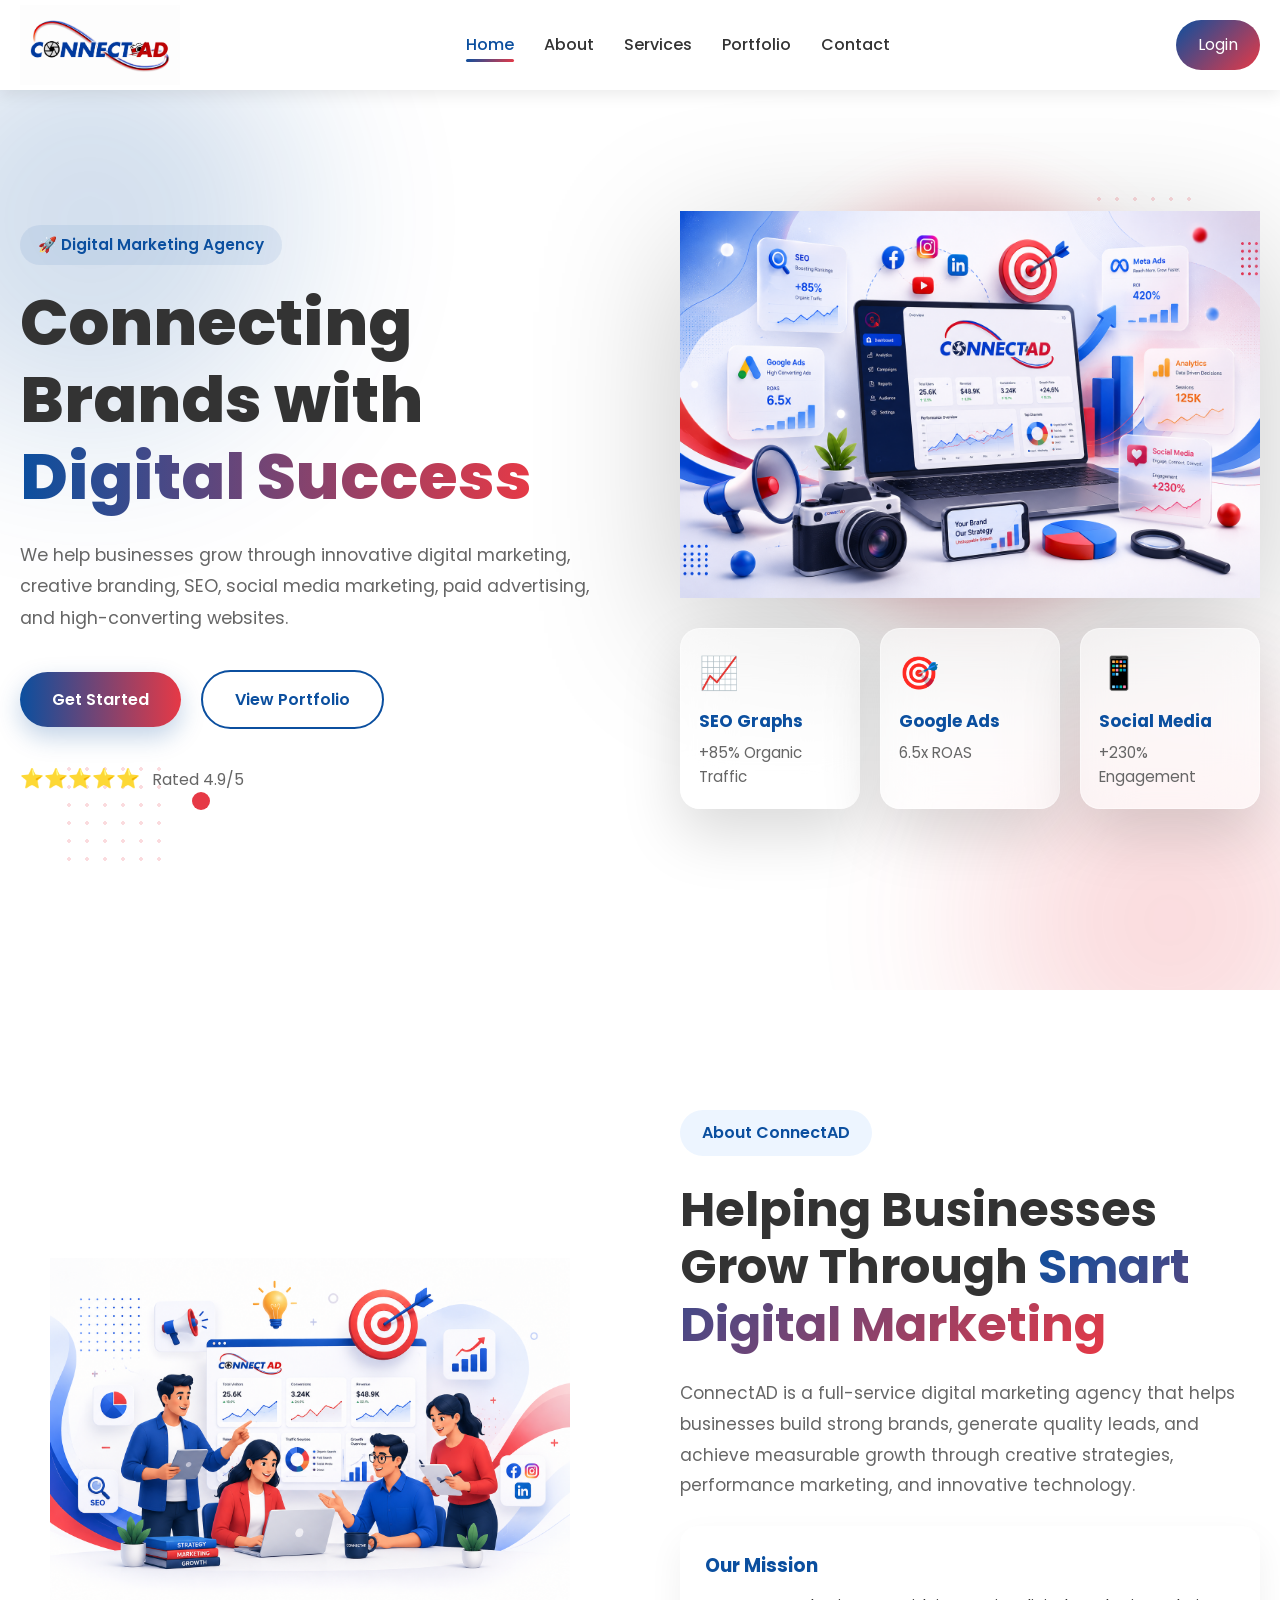
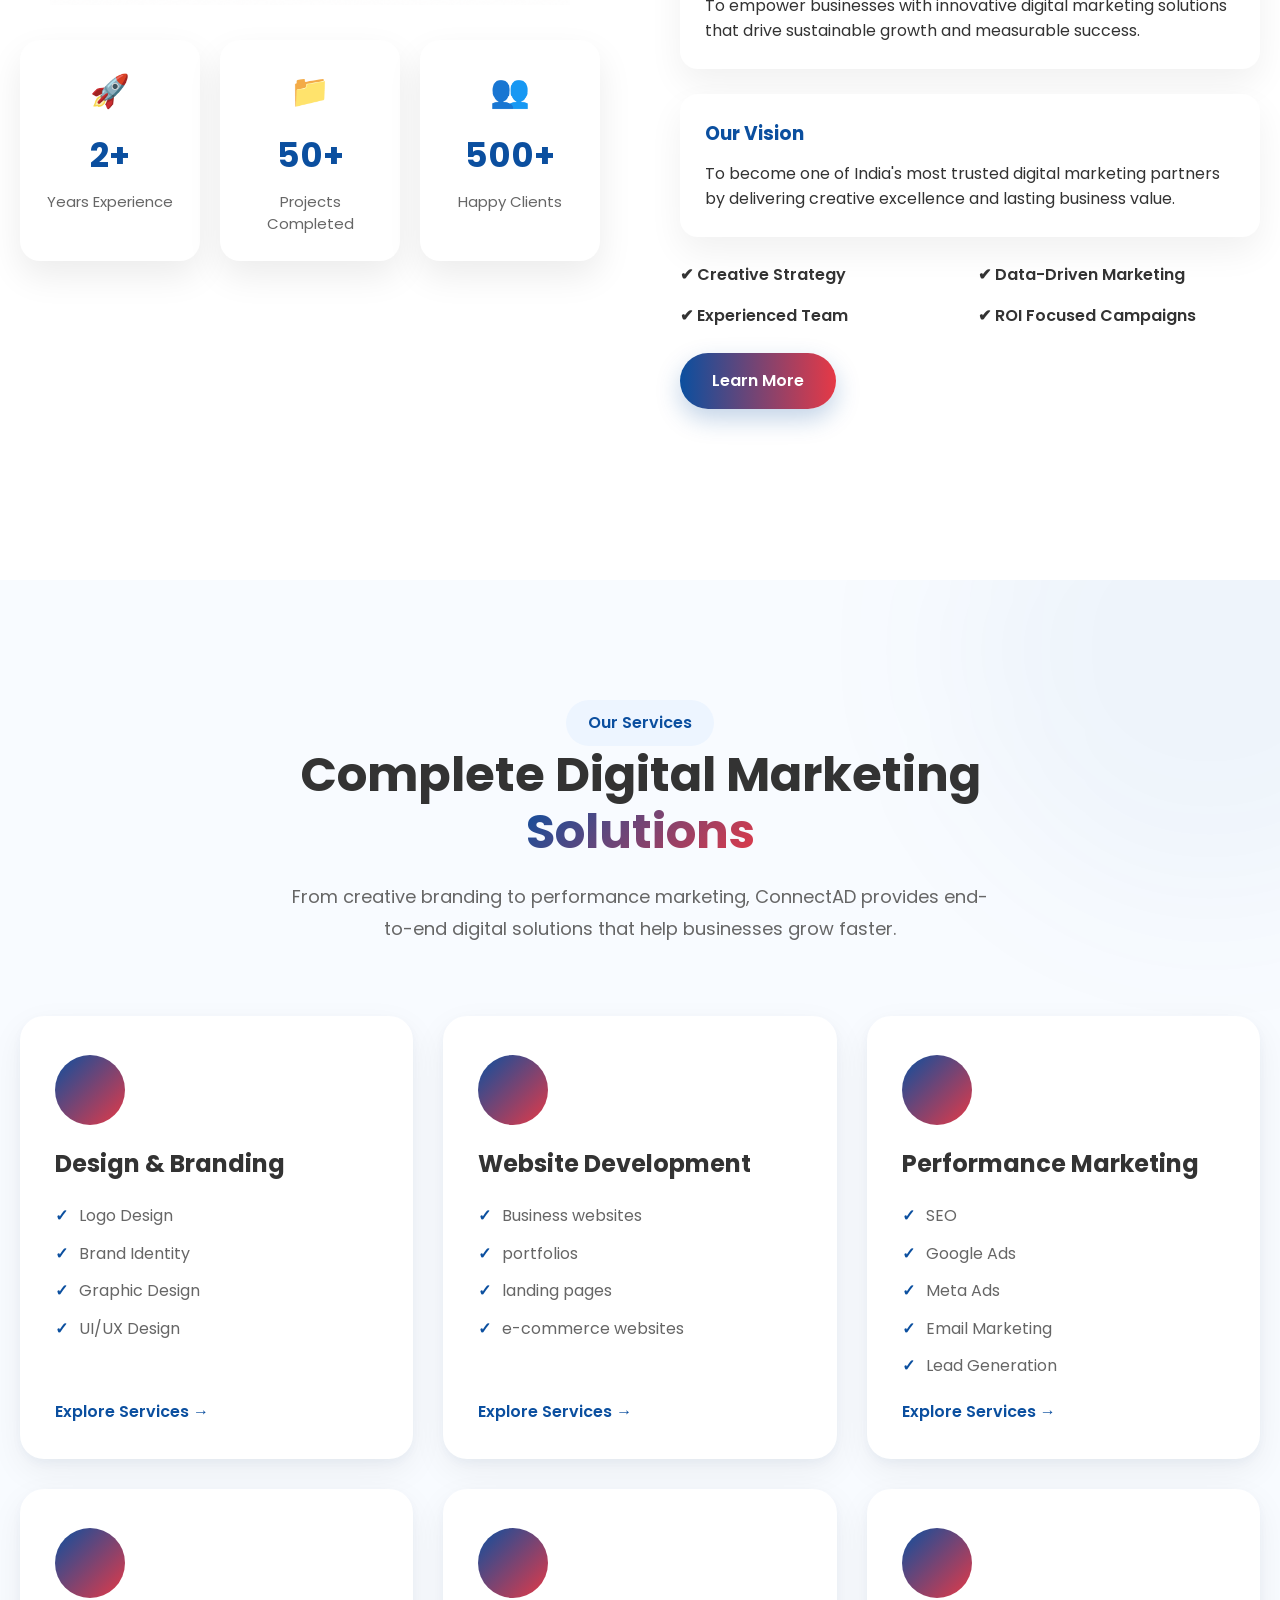
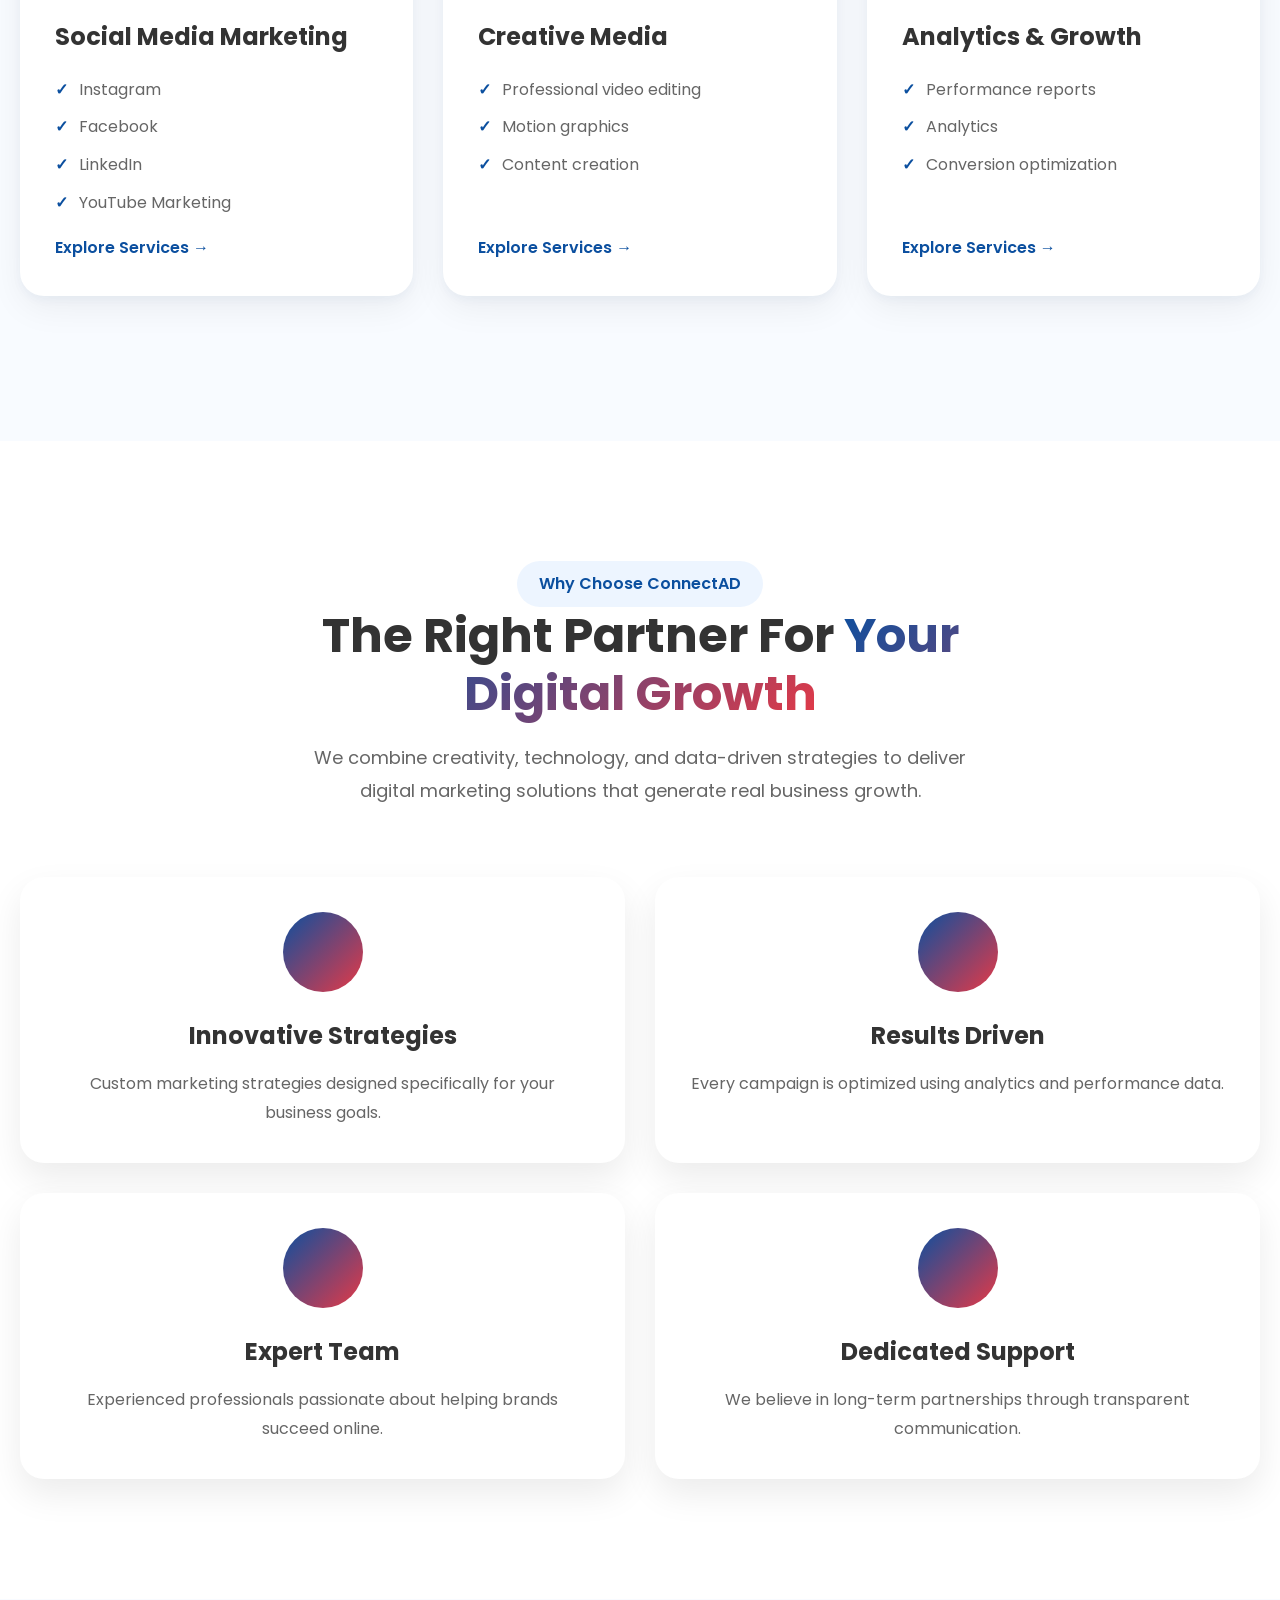
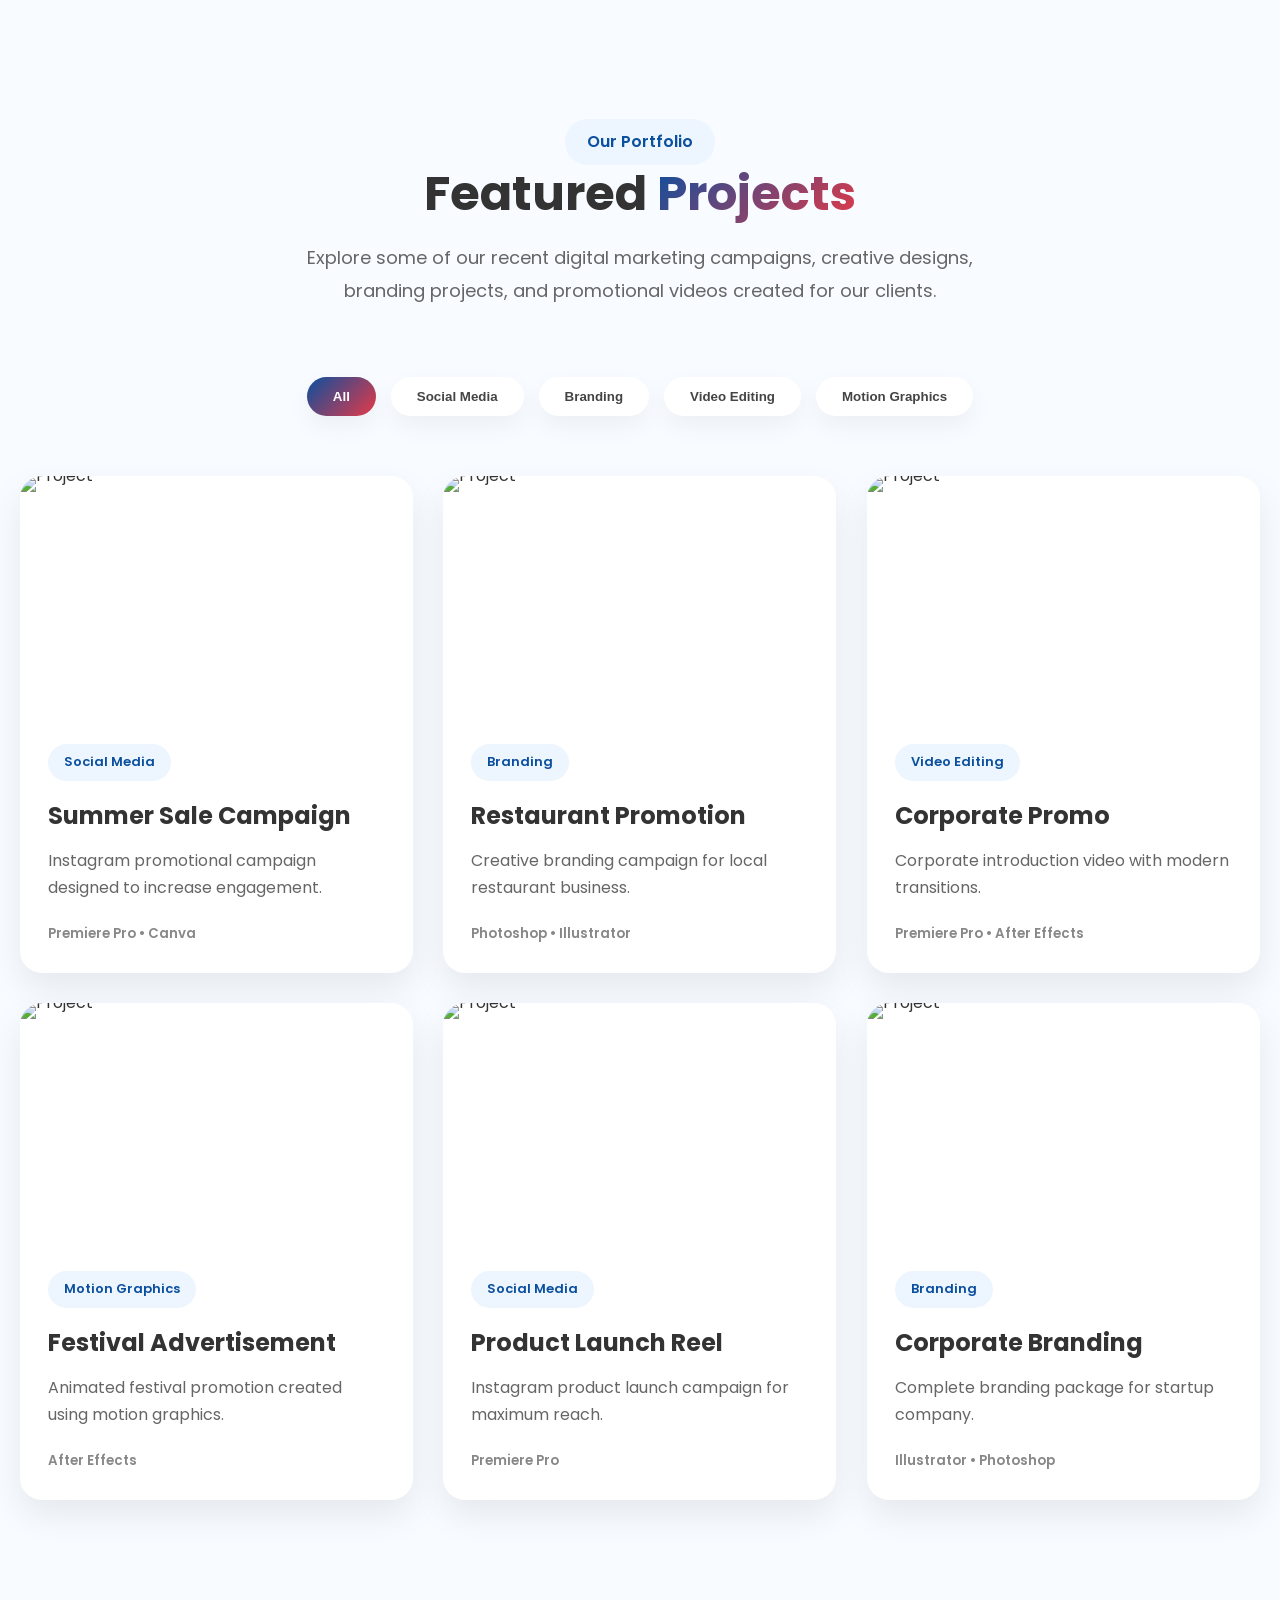
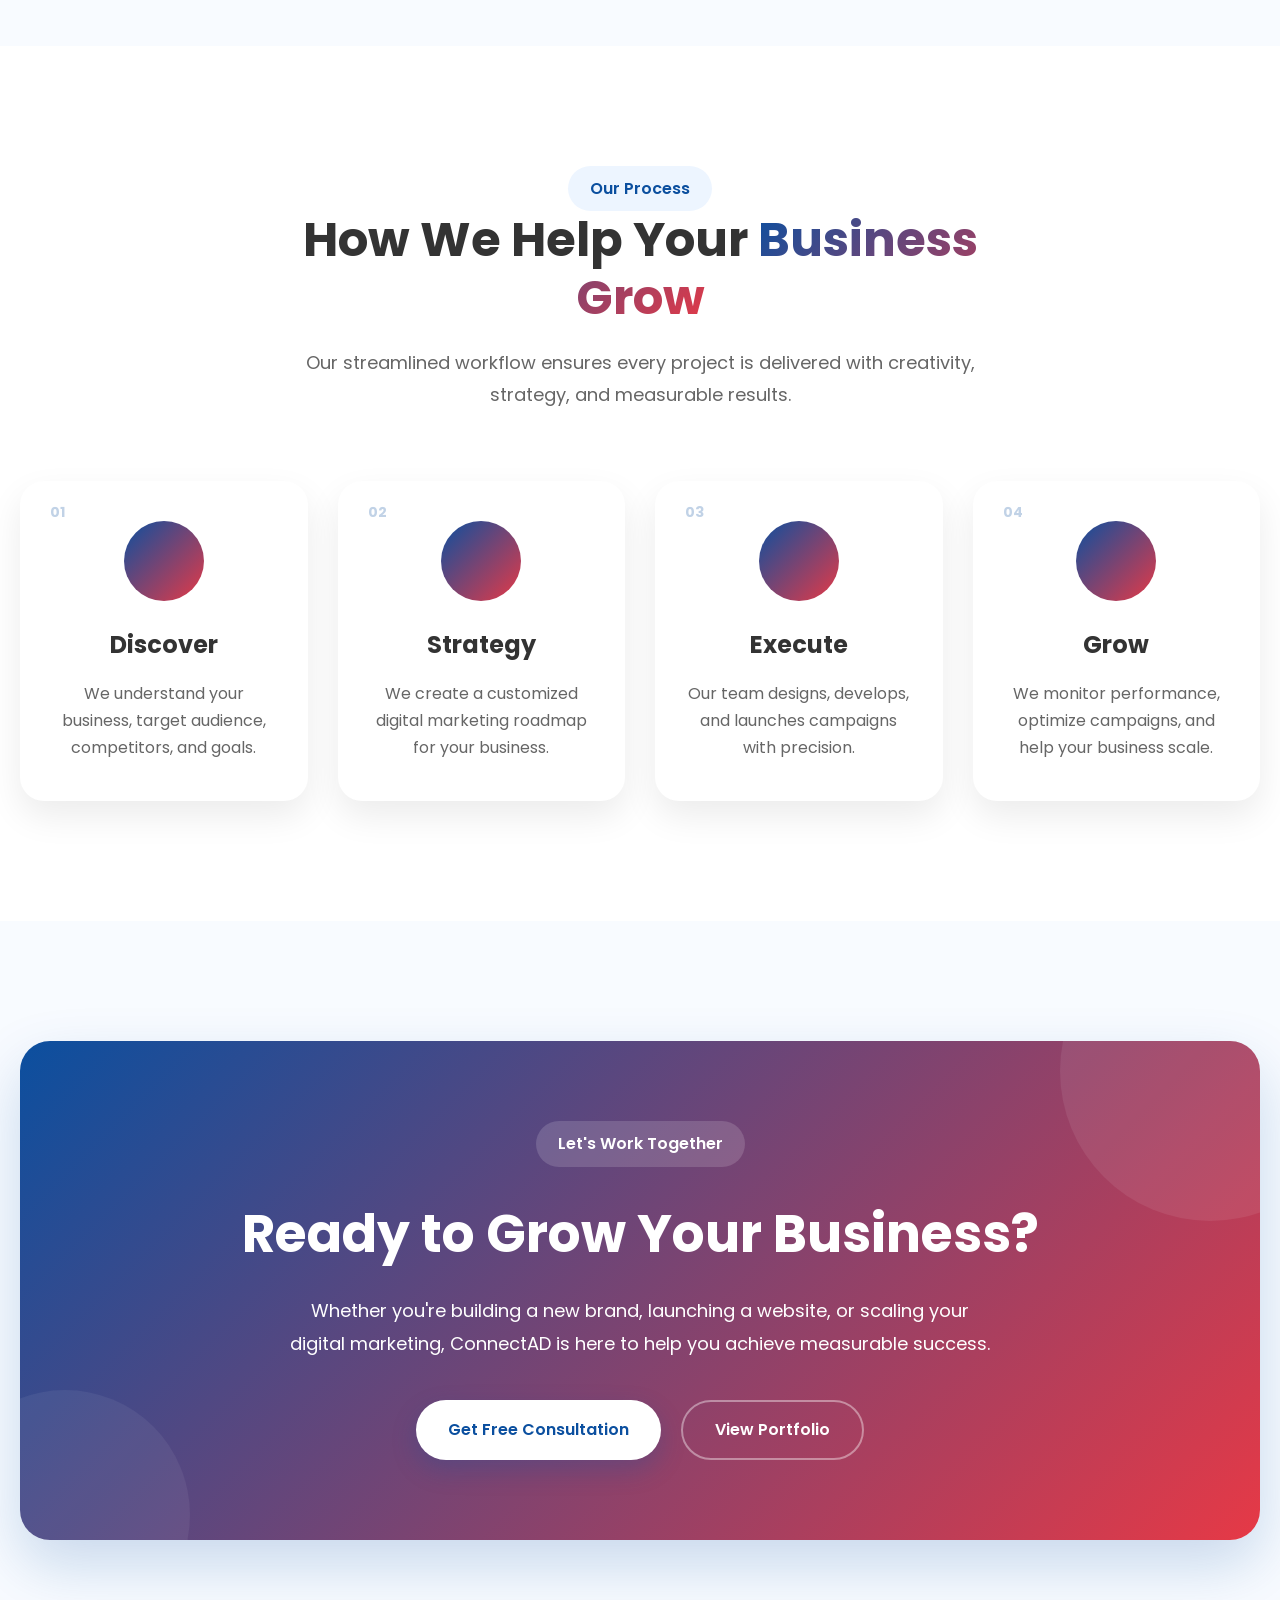
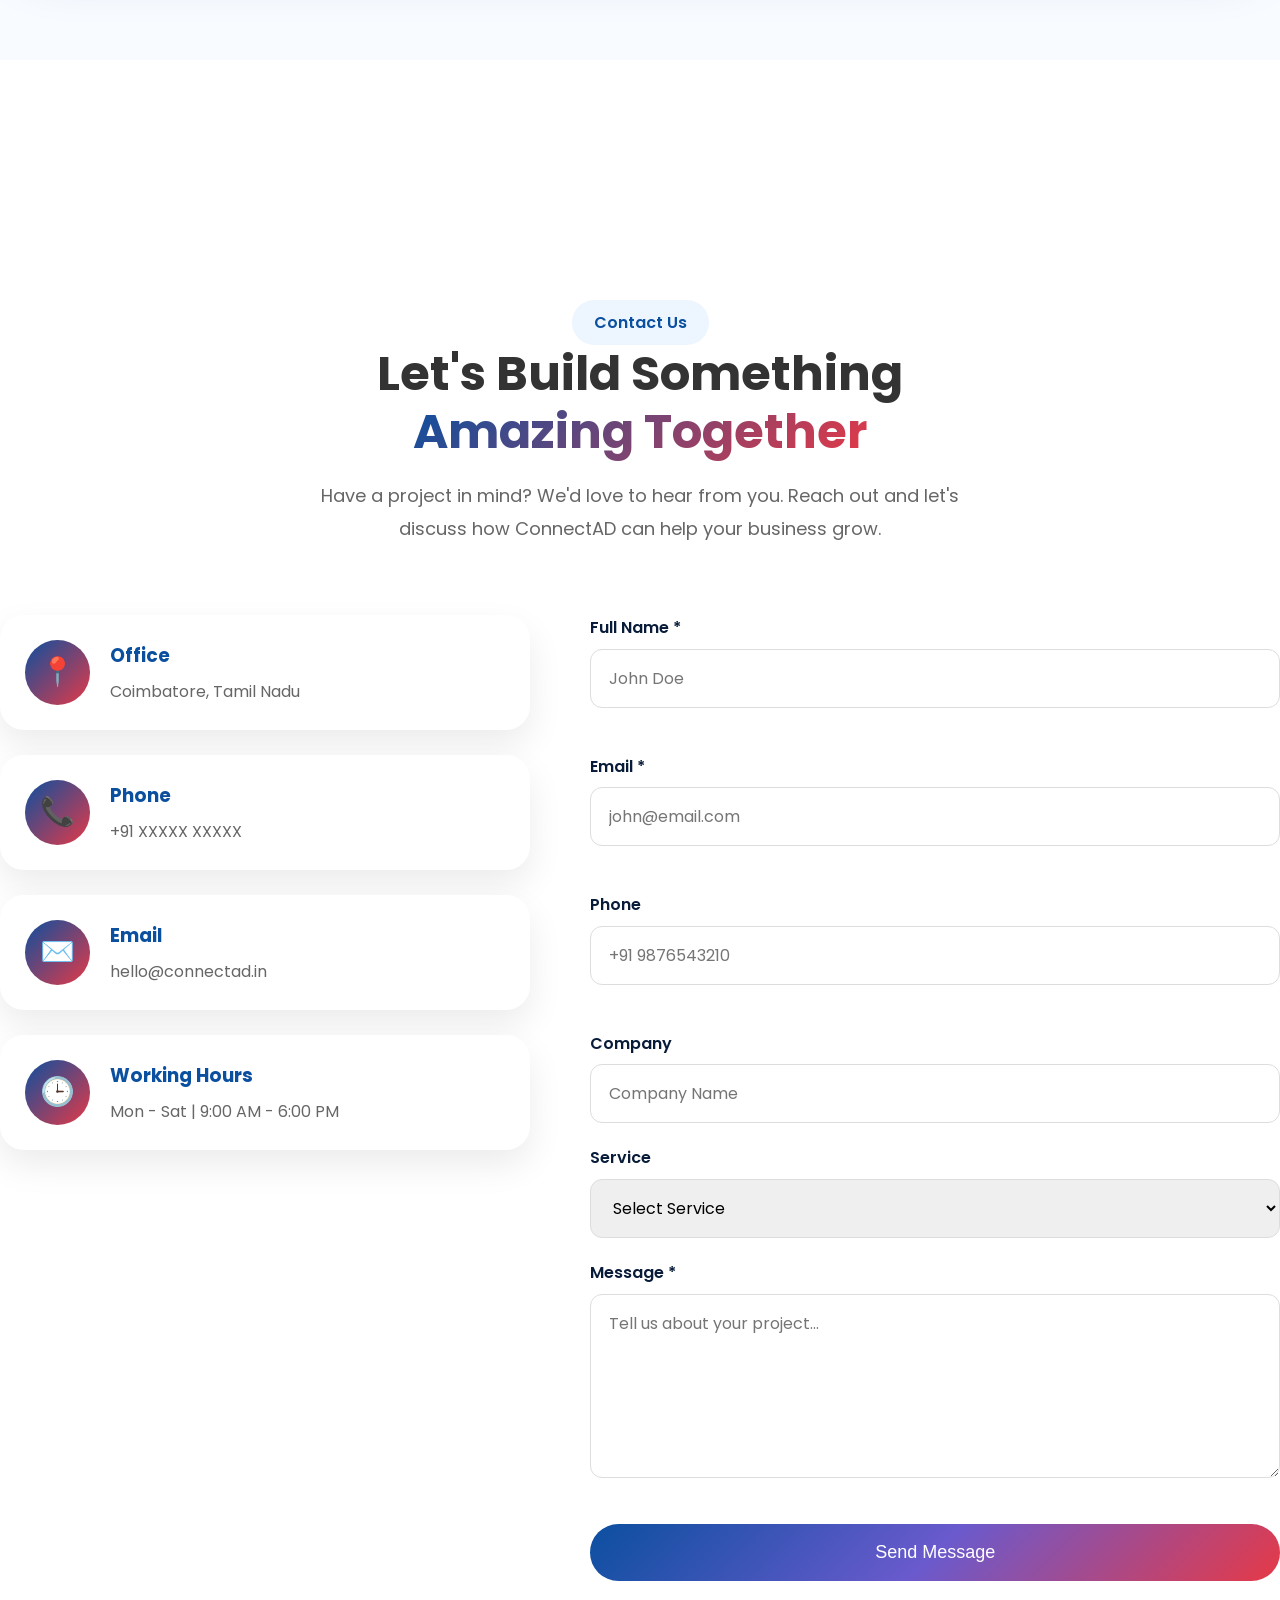
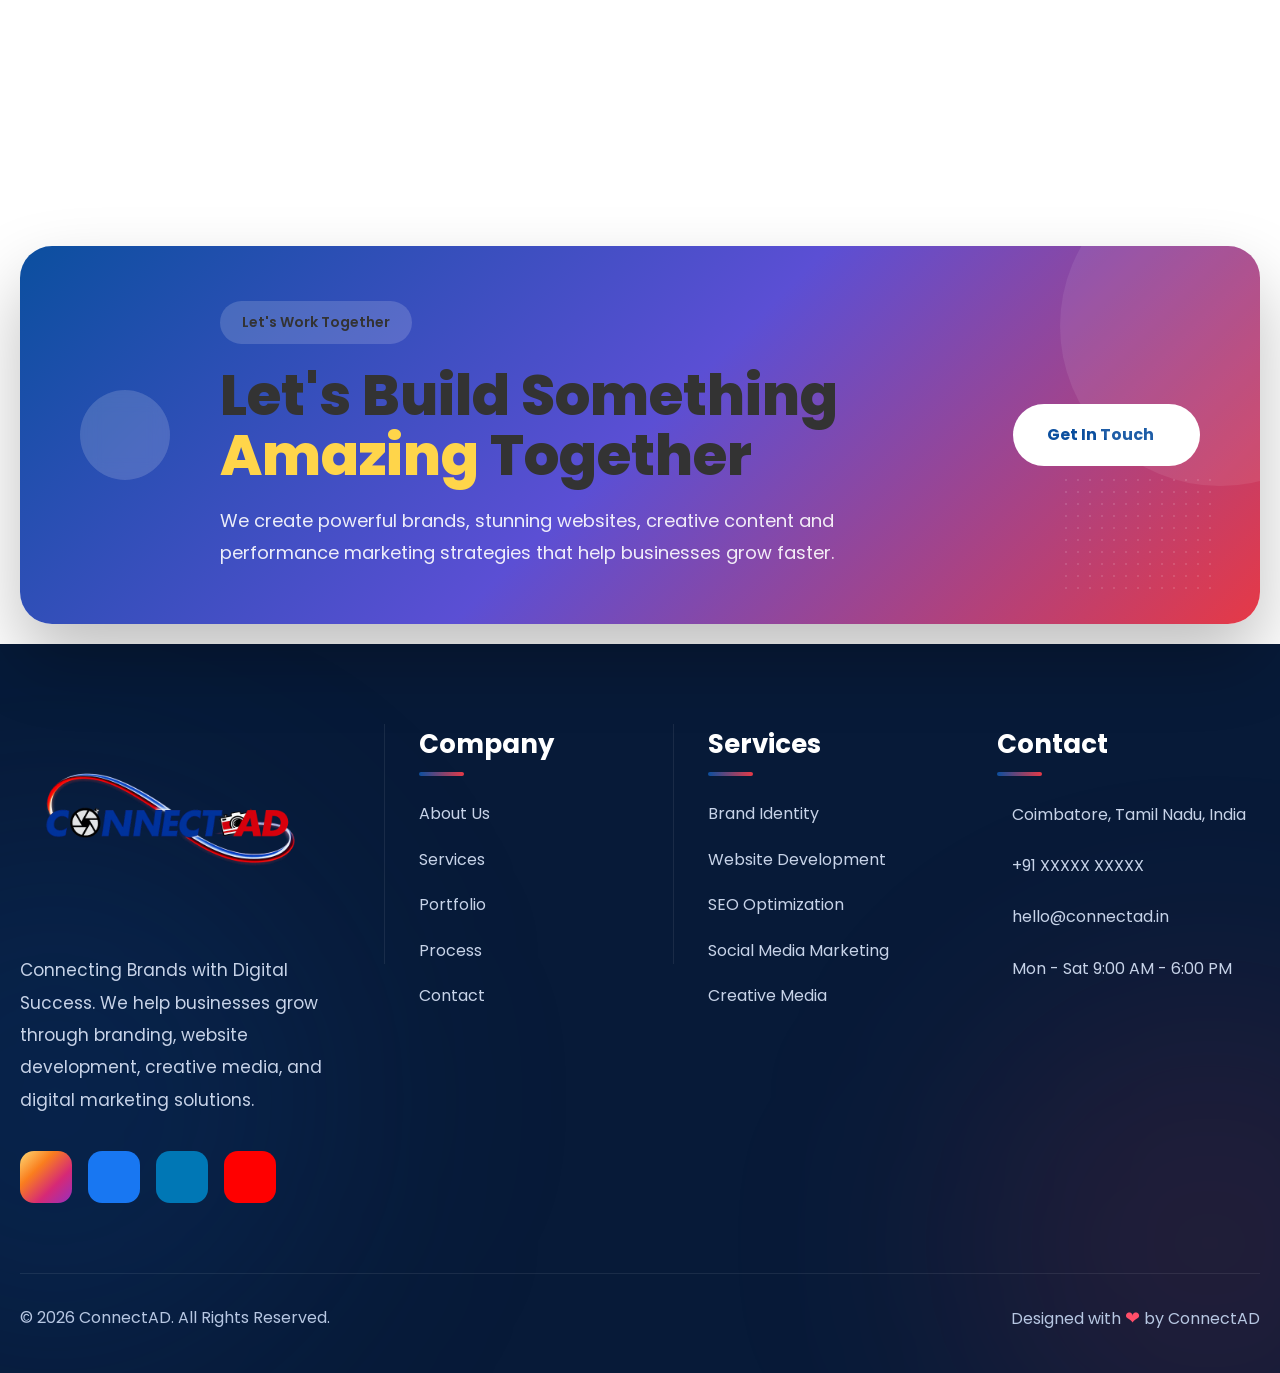
==== commit c53a4832: "Added custom 404 page" ====
--- a/index.html
+++ b/index.html
@@ -14,6 +14,12 @@
     <meta name="author" content="ConnectAD">
 
     <meta name="theme-color" content="#0B4F9F">
+
+    <meta property="og:description" content="Connecting Brands with Digital Success">
+
+    <meta property="og:image" content="images/logo.png">
+
+    <meta property="og:type" content="website">
 
     <!-- CSS Files-->
      <link rel="stylesheet" href="css/variables.css">
@@ -26,6 +32,7 @@
 
      <link rel="icon" type="image/png" href="images/logos/logo-navbar.png">
 
+     <link rel="icon" type="image/png" href="images/favicon.png">
 
     <script src="https://unpkg.com/lucide@latest"></script>
 
--- a/css/style.css
+++ b/css/style.css
@@ -1,5 +1,19 @@
 /* Google Fonts */
 @import url('https://fonts.googleapis.com/css2?family=Poppins:wght@300;400;500;600;700;800&display=swap');
+
+html,
+body{
+    width:100%;
+    overflow-x:hidden;
+    scroll-behavior: smooth;
+}
+
+img{
+
+    max-width:100%;
+    display:block;
+}
+
 
 /* Reset */
 *{
@@ -178,9 +192,10 @@
 }
 
 .container{
-    width: min(1400px, 95%);
+    width: 100%;
+    max-width: 1400px;
     margin: auto;
-    padding: 20px 40px;
+    padding: 0 20px;
 }
 
 .hero-container{
@@ -482,8 +497,18 @@
 
     position:absolute;
     inset:0;
+    overflow: hidden;
     z-index:0;
     pointer-events:none;
+}
+
+img{
+
+    max-width:100%;
+
+    height:auto;
+
+    display:block;
 }
 
 .blob{
@@ -1473,4 +1498,41 @@
     transform:translateY(-6px);
 
     box-shadow:0 12px 30px rgba(0,0,0,.3);
+}
+
+/* --------------------------------------------------------------------- */
+::selection{
+
+    background:#0B4F9F;
+    color:#fff;
+
+}
+
+::-webkit-scrollbar{
+
+    width:10px;
+
+}
+
+::-webkit-scrollbar-track{
+
+    background:#f5f5f5;
+
+}
+
+::-webkit-scrollbar-thumb{
+
+    background:linear-gradient(
+        #0B4F9F,
+        #E63946
+    );
+
+    border-radius:20px;
+
+}
+
+::-webkit-scrollbar-thumb:hover{
+
+    background:#0B4F9F;
+
 }
--- a/css/responsive.css
+++ b/css/responsive.css
@@ -1,3 +1,78 @@
+@media(max-width:768px){
+
+    .hero{
+
+    min-height:auto;
+    padding:60px 0;
+    }
+
+    .hero-title{
+
+        font-size:2.8rem;
+        line-height:1.15;
+    }
+
+    .hero-container{
+
+        grid-template-columns:1fr;
+
+        gap:40px;
+
+        text-align:center;
+    }
+
+    .hero-buttons{
+
+        flex-direction:column;
+
+        width:100%;
+    }
+
+    .btn{
+
+        width:100%;
+    }
+
+    .hero-image img{
+
+        max-width:100%;
+    }
+
+    .hero-stats{
+
+        flex-direction:column;
+        align-items:center;
+    }
+
+    .floating-card{
+
+        width:100%;
+        max-width:320px;
+    }
+}
+
+
+
+
+@media(max-width:768px){
+
+    .hero-image::before{
+
+        width:250px;
+        height:250px;
+    }
+}
+
+
+@media(max-width:768px){
+
+    .why-grid{
+
+        grid-template-columns:1fr;
+    }
+}
+
+
 @media(max-width: 768px){
     .menu-toggle{
         display: block;
@@ -21,6 +96,22 @@
 }
 
 
+@media(max-width:768px){
+
+    .services-grid{
+
+        grid-template-columns:1fr;
+    }
+}
+
+@media(max-width:768px){
+
+    .portfolio-grid{
+
+        grid-template-columns:1fr;
+    }
+}
+
 /*                ABOUT SECTION                */
 
 @media(max-width:992px){
@@ -114,7 +205,7 @@
 
 /* ==================== Footer ================== */
 
-/* @media(max-width: 992px){
+@media(max-width: 992px){
 
     .footer-grid{
 
@@ -134,4 +225,151 @@
 
         justify-content: center;
     }
-} */+}
+
+
+/*===============================
+    FOOTER - TABLET
+================================*/
+
+@media (max-width:992px){
+
+.footer-cta{
+    margin-bottom:0;
+}
+
+.footer-cta-box{
+    flex-direction:column;
+    text-align:center;
+    padding:50px 35px;
+}
+
+.cta-left{
+    max-width:100%;
+}
+
+.cta-left h2{
+    font-size:38px;
+}
+
+.cta-right{
+    align-self:center;
+}
+
+.footer{
+    padding-top:80px;
+}
+
+.footer-grid{
+    grid-template-columns:repeat(2,1fr);
+    gap:50px;
+}
+
+.footer-column::after{
+    display:none;
+}
+
+}
+
+/*===============================
+    FOOTER - MOBILE
+================================*/
+
+@media (max-width:768px){
+
+.footer{
+
+    padding:70px 0 30px;
+
+}
+
+.footer-grid{
+
+    grid-template-columns:1fr;
+
+    gap:40px;
+
+    text-align:center;
+
+}
+
+.footer-brand{
+
+    display:flex;
+    flex-direction:column;
+    align-items:center;
+
+}
+
+.footer-logo{
+
+    width:150px;
+
+}
+
+.footer-brand p{
+
+    max-width:100%;
+
+}
+
+.footer-social{
+
+    justify-content:center;
+
+}
+
+.footer-social a{
+
+    width:55px;
+    height:55px;
+
+}
+
+.footer-column{
+
+    text-align:center;
+
+}
+
+.footer-contact li{
+
+    justify-content:center;
+
+}
+
+.footer-bottom{
+
+    flex-direction:column;
+
+    gap:15px;
+
+    text-align:center;
+
+}
+
+.footer-cta-box{
+
+    padding:40px 25px;
+
+}
+
+.cta-left h2{
+
+    font-size:30px;
+
+}
+
+.cta-left p{
+
+    font-size:16px;
+
+}
+
+.cta-btn{
+
+    width:100%;
+
+}
+
+}
